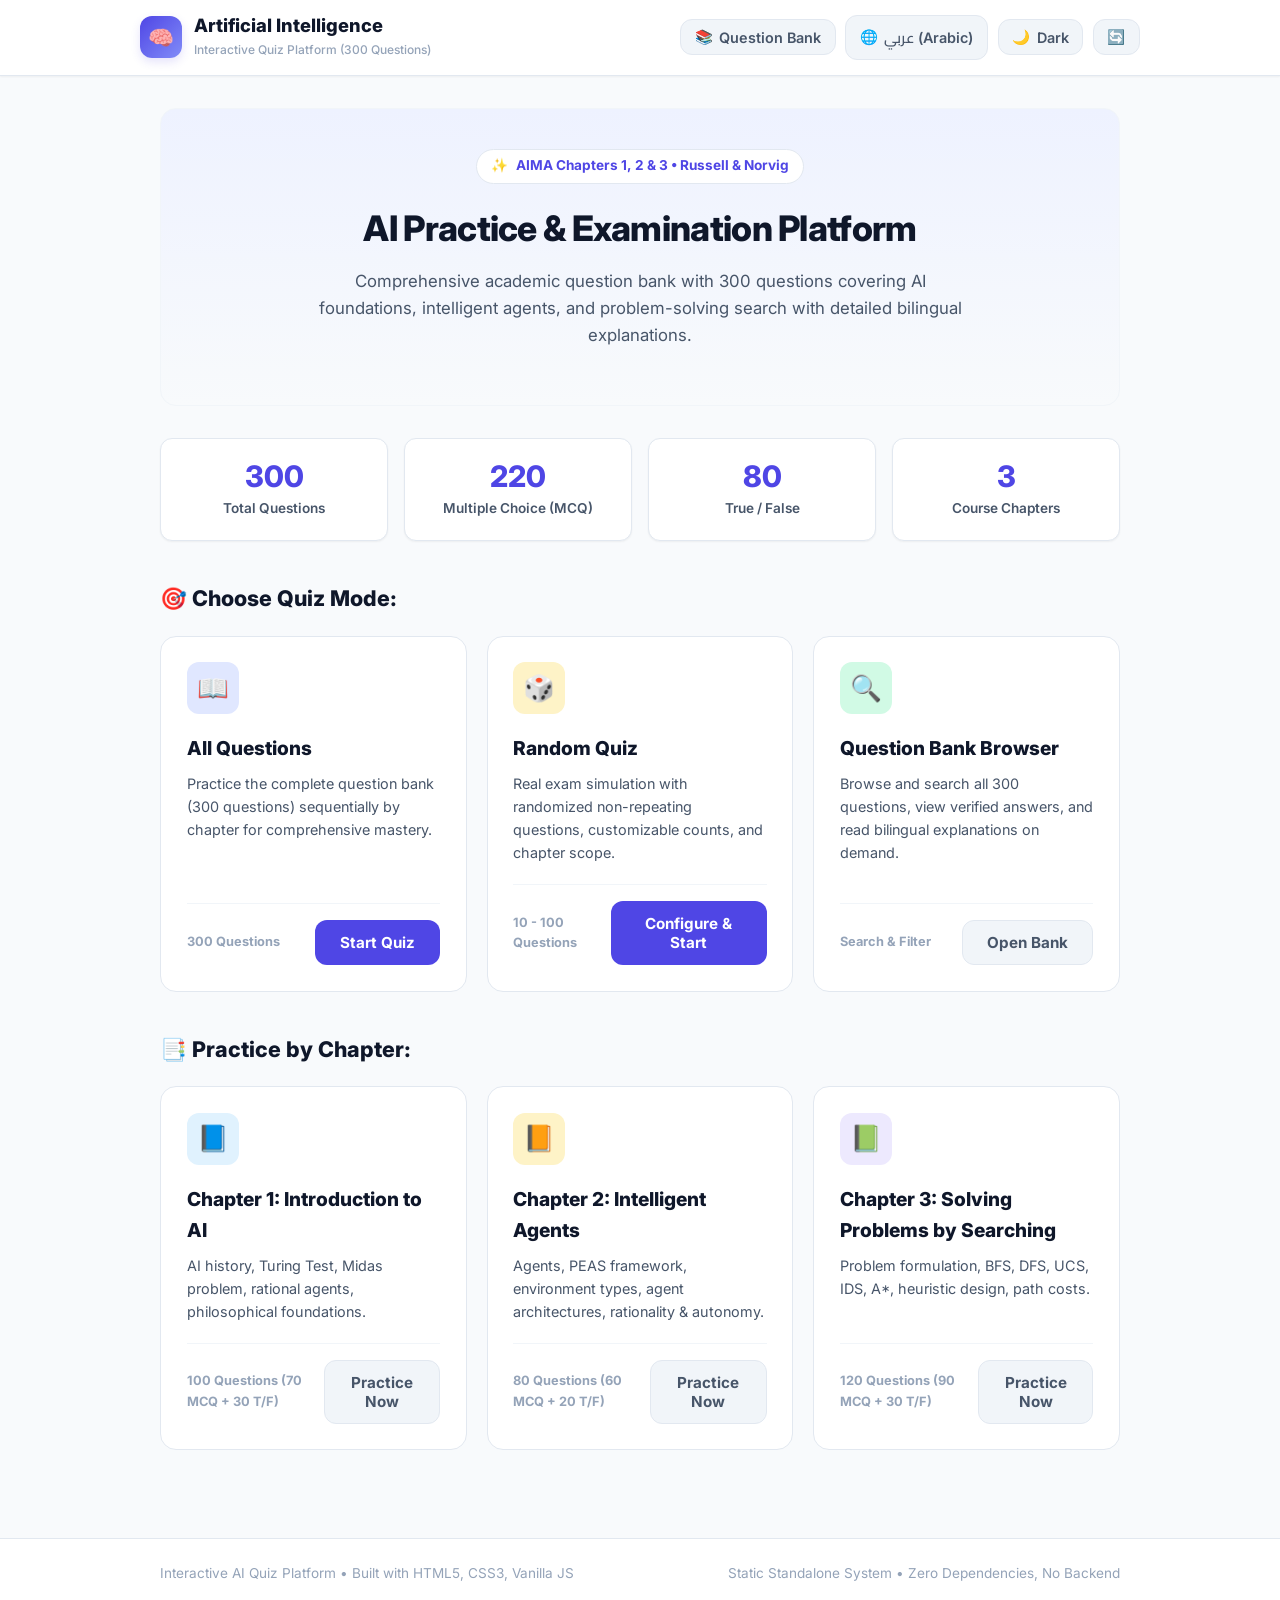
==== index.html @ a8f0b75f "feat: enforce English (en) as primary default language and update language toggle label" ====
<!DOCTYPE html>
<html lang="en" dir="ltr" data-theme="light">
<head>
  <meta charset="UTF-8">
  <meta name="viewport" content="width=device-width, initial-scale=1.0">
  <meta name="description" content="Interactive AI Quiz Platform - Comprehensive 300 Questions based on AIMA (Chapters 1, 2, 3)">
  <title>Interactive AI Quiz Platform | منصة اختبارات الذكاء الاصطناعي</title>
  <link rel="stylesheet" href="style.css">
</head>
<body>

  <!-- App Header -->
  <header class="app-header">
    <div class="container header-inner">
      <div class="brand" id="brand-logo">
        <div class="brand-icon">🧠</div>
        <div class="brand-text">
          <h1 id="app-title" data-i18n="app_title">Artificial Intelligence</h1>
          <span id="app-subtitle" data-i18n="app_subtitle">Interactive Quiz Platform (300 Questions)</span>
        </div>
      </div>
      
      <div class="header-actions">
        <!-- Question Bank Browser Button -->
        <button class="icon-btn" id="btn-open-bank" title="Question Bank / تصفح بنك الأسئلة">
          <span>📚</span>
          <span class="btn-text" data-i18n="btn_bank_nav">Question Bank</span>
        </button>

        <!-- Language Toggle -->
        <button class="icon-btn" id="btn-lang-toggle" title="Switch Language / تغيير اللغة">
          <span>🌐</span>
          <span id="lang-label">عربي (Arabic)</span>
        </button>

        <!-- Theme Toggle -->
        <button class="icon-btn" id="btn-theme-toggle" title="Toggle Theme / تغيير المظهر">
          <span id="theme-icon">🌙</span>
          <span id="theme-label" data-i18n="theme_dark">Dark</span>
        </button>

        <!-- Reset Button -->
        <button class="icon-btn" id="btn-reset-storage" title="Reset Progress / إعادة ضبط التقدم">
          <span>🔄</span>
        </button>
      </div>
    </div>
  </header>

  <!-- Main Container -->
  <main class="main-content">
    <div class="container">

      <!-- ===================================================================
           VIEW 1: HOME VIEW / MODE SELECTION
           =================================================================== -->
      <section id="view-home" class="view-section active">
        <!-- Hero Banner -->
        <div class="hero-banner">
          <div class="hero-badge">
            <span>✨</span>
            <span>AIMA Chapters 1, 2 & 3 • Russell & Norvig</span>
          </div>
          <h2 class="hero-title" id="home-title" data-i18n="home_title">AI Practice &amp; Examination Platform</h2>
          <p class="hero-subtitle" id="home-desc" data-i18n="home_desc">
            Comprehensive academic question bank with 300 questions covering AI foundations, intelligent agents, and problem-solving search with detailed bilingual explanations.
          </p>
        </div>

        <!-- Quick Stats -->
        <div class="stats-grid">
          <div class="stat-card">
            <div class="stat-value">300</div>
            <div class="stat-label" data-i18n="stat_total">Total Questions</div>
          </div>
          <div class="stat-card">
            <div class="stat-value">220</div>
            <div class="stat-label" data-i18n="stat_mcq">Multiple Choice (MCQ)</div>
          </div>
          <div class="stat-card">
            <div class="stat-value">80</div>
            <div class="stat-label" data-i18n="stat_tf">True / False</div>
          </div>
          <div class="stat-card">
            <div class="stat-value">3</div>
            <div class="stat-label" data-i18n="stat_chapters">Course Chapters</div>
          </div>
        </div>

        <!-- Modes Grid -->
        <h3 class="modes-title" data-i18n="modes_title">🎯 Choose Quiz Mode:</h3>
        <div class="modes-grid">
          <!-- All Questions -->
          <div class="mode-card all" id="card-mode-all">
            <div class="mode-icon">📖</div>
            <h4 class="mode-title" data-i18n="mode_all_title">All Questions</h4>
            <p class="mode-desc" data-i18n="mode_all_desc">
              Practice the complete question bank (300 questions) sequentially by chapter for comprehensive mastery.
            </p>
            <div class="mode-footer">
              <span class="mode-badge" data-i18n="badge_300_qs">300 Questions</span>
              <button class="btn btn-primary" data-i18n="btn_start">Start Quiz</button>
            </div>
          </div>

          <!-- Random Quiz -->
          <div class="mode-card random" id="card-mode-random">
            <div class="mode-icon">🎲</div>
            <h4 class="mode-title" data-i18n="mode_random_title">Random Quiz</h4>
            <p class="mode-desc" data-i18n="mode_random_desc">
              Real exam simulation with randomized non-repeating questions, customizable counts, and chapter scope.
            </p>
            <div class="mode-footer">
              <span class="mode-badge" data-i18n="badge_random_qs">10 - 100 Questions</span>
              <button class="btn btn-primary" data-i18n="btn_customize">Configure &amp; Start</button>
            </div>
          </div>

          <!-- Question Browser -->
          <div class="mode-card browser" id="card-mode-browser">
            <div class="mode-icon">🔍</div>
            <h4 class="mode-title" data-i18n="mode_bank_title">Question Bank Browser</h4>
            <p class="mode-desc" data-i18n="mode_bank_desc">
              Browse and search all 300 questions, view verified answers, and read bilingual explanations on demand.
            </p>
            <div class="mode-footer">
              <span class="mode-badge" data-i18n="badge_bank">Search &amp; Filter</span>
              <button class="btn btn-secondary" data-i18n="btn_browse">Open Bank</button>
            </div>
          </div>
        </div>

        <!-- Chapter Practice Section -->
        <h3 class="modes-title" data-i18n="chapters_title">📑 Practice by Chapter:</h3>
        <div class="modes-grid">
          <!-- Chapter 1 -->
          <div class="mode-card" data-chapter="1">
            <div class="mode-icon" style="background:#e0f2fe; color:#0369a1;">📘</div>
            <h4 class="mode-title" data-i18n="chap1_title">Chapter 1: Introduction to AI</h4>
            <p class="mode-desc" data-i18n="chap1_desc">AI history, Turing Test, Midas problem, rational agents, philosophical foundations.</p>
            <div class="mode-footer">
              <span class="mode-badge" data-i18n="chap1_badge">100 Questions (70 MCQ + 30 T/F)</span>
              <button class="btn btn-secondary start-chap-btn" data-chapter="1" data-i18n="btn_practice_now">Practice Now</button>
            </div>
          </div>

          <!-- Chapter 2 -->
          <div class="mode-card" data-chapter="2">
            <div class="mode-icon" style="background:#fef3c7; color:#b45309;">📙</div>
            <h4 class="mode-title" data-i18n="chap2_title">Chapter 2: Intelligent Agents</h4>
            <p class="mode-desc" data-i18n="chap2_desc">Agents, PEAS framework, environment types, agent architectures, rationality &amp; autonomy.</p>
            <div class="mode-footer">
              <span class="mode-badge" data-i18n="chap2_badge">80 Questions (60 MCQ + 20 T/F)</span>
              <button class="btn btn-secondary start-chap-btn" data-chapter="2" data-i18n="btn_practice_now">Practice Now</button>
            </div>
          </div>

          <!-- Chapter 3 -->
          <div class="mode-card" data-chapter="3">
            <div class="mode-icon" style="background:#ede9fe; color:#6d28d9;">📗</div>
            <h4 class="mode-title" data-i18n="chap3_title">Chapter 3: Solving Problems by Searching</h4>
            <p class="mode-desc" data-i18n="chap3_desc">Problem formulation, BFS, DFS, UCS, IDS, A*, heuristic design, path costs.</p>
            <div class="mode-footer">
              <span class="mode-badge" data-i18n="chap3_badge">120 Questions (90 MCQ + 30 T/F)</span>
              <button class="btn btn-secondary start-chap-btn" data-chapter="3" data-i18n="btn_practice_now">Practice Now</button>
            </div>
          </div>
        </div>
      </section>

      <!-- ===================================================================
           VIEW 2: ACTIVE QUIZ VIEW
           =================================================================== -->
      <section id="view-quiz" class="view-section">
        <!-- Top Bar -->
        <div class="quiz-top-bar">
          <div class="quiz-info-row">
            <div class="quiz-badge-group">
              <span class="badge badge-primary" id="quiz-mode-badge" data-i18n="mode_all_badge">All Questions Mode</span>
              <span class="badge badge-chapter" id="quiz-chapter-badge">Chapter 1</span>
            </div>
            <div class="quiz-counter" id="quiz-counter">Question 1 of 20</div>
          </div>
          <!-- Progress bar -->
          <div class="progress-container">
            <div class="progress-bar" id="quiz-progress-bar"></div>
          </div>
        </div>

        <!-- Question Navigator (Quick Navigation Panel) -->
        <div class="navigator-card" id="quiz-navigator-card">
          <div class="navigator-header" id="navigator-header">
            <div class="navigator-title-group">
              <span class="navigator-icon">📑</span>
              <h3 class="navigator-title" data-i18n="nav_panel_title">Question Navigator</h3>
              <span class="navigator-summary" id="navigator-summary">0 / 20 Answered</span>
            </div>
            <button class="nav-toggle-btn" id="btn-toggle-navigator" type="button" aria-expanded="true">
              <span id="nav-toggle-text" data-i18n="nav_toggle_hide">Hide Navigator</span>
              <span id="nav-toggle-icon">▲</span>
            </button>
          </div>

          <div class="navigator-content" id="navigator-content">
            <div class="navigator-legend">
              <span class="legend-item"><span class="legend-dot current"></span><span data-i18n="legend_current">Current</span></span>
              <span class="legend-item"><span class="legend-dot correct"></span><span data-i18n="legend_correct">Correct</span></span>
              <span class="legend-item"><span class="legend-dot wrong"></span><span data-i18n="legend_wrong">Incorrect</span></span>
              <span class="legend-item"><span class="legend-dot selected"></span><span data-i18n="legend_answered">Answered</span></span>
              <span class="legend-item"><span class="legend-dot unvisited"></span><span data-i18n="legend_unanswered">Unanswered</span></span>
            </div>
            <div class="navigator-grid" id="navigator-grid">
              <!-- Dynamically populated buttons -->
            </div>
          </div>
        </div>

        <!-- Question Card -->
        <div class="question-card">
          <div class="question-header">
            <span class="question-number-tag" id="q-id-tag">Q1</span>
            <span class="badge" id="q-type-badge">MCQ</span>
          </div>

          <div class="question-text" id="q-text">
            Question text will appear here...
          </div>

          <!-- Options Container -->
          <div class="options-list" id="q-options-container">
            <!-- Dynamically populated -->
          </div>

          <!-- Feedback Banner (Shown after check answer) -->
          <div class="feedback-banner" id="feedback-banner">
            <div class="feedback-header" id="feedback-header">
              <!-- Result Icon and text -->
            </div>
            <div class="feedback-details" id="feedback-details">
              <!-- Your Answer & Correct Answer -->
            </div>
          </div>

          <!-- Explanation Container (Shown after check answer) -->
          <div class="explanation-box" id="explanation-box">
            <button class="explanation-toggle-btn" id="btn-toggle-exp">
              <span id="exp-toggle-text" data-i18n="show_explanation">💡 Show Explanation</span>
              <span id="exp-toggle-icon">▼</span>
            </button>
            <div class="explanation-content" id="explanation-content">
              <div class="exp-lang-block" id="block-exp-en">
                <div class="exp-lang-header" data-i18n="exp_header_en">🇬🇧 English Explanation:</div>
                <div class="exp-text" id="exp-text-en"></div>
              </div>
              <div class="exp-lang-block" id="block-exp-ar">
                <div class="exp-lang-header" data-i18n="exp_header_ar">🇸🇦 الشرح باللغة العربية:</div>
                <div class="exp-text" id="exp-text-ar"></div>
              </div>
            </div>
          </div>
        </div>

        <!-- Bottom Actions -->
        <div class="quiz-actions">
          <button class="btn btn-secondary" id="btn-prev-q" disabled>
            <span id="btn-prev-icon">◀</span>
            <span data-i18n="btn_prev">Previous</span>
          </button>

          <div class="action-btn-group">
            <button class="btn btn-primary" id="btn-check-ans" disabled>
              <span>✓</span>
              <span data-i18n="btn_check">Check Answer</span>
            </button>
            <button class="btn btn-primary" id="btn-next-q">
              <span data-i18n="btn_next">Next</span>
              <span id="btn-next-icon">▶</span>
            </button>
          </div>

          <button class="btn btn-danger" id="btn-finish-quiz">
            <span data-i18n="btn_finish">Finish Quiz</span>
          </button>
        </div>
      </section>

      <!-- ===================================================================
           VIEW 3: RESULTS VIEW
           =================================================================== -->
      <section id="view-results" class="view-section">
        <div class="results-card">
          <div class="results-badge" id="res-badge-icon">🏆</div>
          <h2 class="results-title" data-i18n="res_title">Quiz Completed!</h2>
          <p class="results-subtitle" id="res-subtitle" data-i18n="res_subtitle">Performance Summary &amp; Final Result</p>

          <div class="score-display-box">
            <div class="score-number" id="res-score-ratio">17 / 20</div>
            <div class="score-percentage" id="res-score-pct">85%</div>
          </div>

          <div>
            <span class="grade-pill" id="res-grade-pill">👍 Very Good</span>
          </div>

          <div class="results-stats-row">
            <div class="r-stat">
              <div class="r-stat-val correct" id="res-stat-correct">17</div>
              <div class="r-stat-lbl" data-i18n="stat_correct">Correct Answers</div>
            </div>
            <div class="r-stat">
              <div class="r-stat-val wrong" id="res-stat-wrong">3</div>
              <div class="r-stat-lbl" data-i18n="stat_wrong">Wrong Answers</div>
            </div>
            <div class="r-stat">
              <div class="r-stat-val total" id="res-stat-total">20</div>
              <div class="r-stat-lbl" data-i18n="stat_total_qs">Total Questions</div>
            </div>
          </div>

          <div class="results-actions">
            <button class="btn btn-primary" id="btn-review-answers">
              <span>📋</span>
              <span data-i18n="btn_review">Review Answers</span>
            </button>
            <button class="btn btn-secondary" id="btn-try-again">
              <span>🔄</span>
              <span data-i18n="btn_retry">Try Again</span>
            </button>
            <button class="btn btn-secondary" id="btn-new-random">
              <span>🎲</span>
              <span data-i18n="btn_new_random">New Random Quiz</span>
            </button>
            <button class="btn btn-secondary" id="btn-return-home">
              <span>🏠</span>
              <span data-i18n="btn_home">Home</span>
            </button>
          </div>
        </div>
      </section>

      <!-- ===================================================================
           VIEW 4: REVIEW VIEW
           =================================================================== -->
      <section id="view-review" class="view-section">
        <div class="review-header-bar">
          <h2 class="review-title" data-i18n="review_title">📋 Review Answers</h2>
          <div class="review-filter-tabs">
            <button class="tab-btn active" data-filter="all" data-i18n="tab_all">All</button>
            <button class="tab-btn" data-filter="correct" data-i18n="tab_correct">Correct ✓</button>
            <button class="tab-btn" data-filter="wrong" data-i18n="tab_wrong">Wrong ✗</button>
          </div>
          <button class="btn btn-secondary" id="btn-review-back">
            <span id="btn-review-back-icon">◀</span>
            <span data-i18n="btn_back_results">Back to Results</span>
          </button>
        </div>

        <div class="review-search-bar">
          <input type="text" class="search-input" id="review-search-input" placeholder="🔍 Search reviewed questions..." data-i18n-placeholder="review_search_placeholder">
        </div>

        <div class="review-cards-list" id="review-cards-container">
          <!-- Dynamically populated review questions -->
        </div>
      </section>

      <!-- ===================================================================
           VIEW 5: QUESTION BANK BROWSER
           =================================================================== -->
      <section id="view-browser" class="view-section">
        <div class="bank-header">
          <div>
            <h2 class="review-title" data-i18n="bank_title">📚 Question Bank Browser (300 Questions)</h2>
            <p id="bank-subtitle" data-i18n="bank_subtitle" style="color:var(--text-secondary); font-size:0.95rem;">Browse and study all 300 questions with verified solutions and explanations</p>
          </div>
          <button class="btn btn-secondary" id="btn-browser-back">
            <span>🏠</span>
            <span data-i18n="btn_home">Home</span>
          </button>
        </div>

        <div class="bank-filters">
          <input type="text" class="search-input" id="bank-search-input" placeholder="🔍 Search any keyword or concept in questions..." data-i18n-placeholder="bank_search_placeholder" style="flex:2; min-width:240px;">
          
          <select class="select-filter" id="bank-chapter-filter" style="flex:1; min-width:180px;">
            <option value="all" data-i18n="bank_filter_all_chaps">All Chapters</option>
            <option value="1" data-i18n="bank_filter_chap1">Chapter 1: Introduction to AI</option>
            <option value="2" data-i18n="bank_filter_chap2">Chapter 2: Intelligent Agents</option>
            <option value="3" data-i18n="bank_filter_chap3">Chapter 3: Solving Problems by Searching</option>
          </select>

          <select class="select-filter" id="bank-type-filter" style="flex:1; min-width:150px;">
            <option value="all" data-i18n="bank_filter_all_types">All Types</option>
            <option value="mcq" data-i18n="bank_filter_mcq">Multiple Choice (MCQ)</option>
            <option value="true_false" data-i18n="bank_filter_tf">True / False</option>
          </select>
        </div>

        <div class="review-cards-list" id="bank-cards-container">
          <!-- Dynamically populated question bank items -->
        </div>
      </section>

    </div>
  </main>

  <!-- =======================================================================
       MODAL: RANDOM QUIZ CONFIGURATION
       ======================================================================= -->
  <div class="config-modal-backdrop" id="random-config-modal">
    <div class="config-modal">
      <div class="modal-header">
        <h3 class="modal-title" data-i18n="modal_title">🎲 Configure Random Quiz</h3>
        <button class="close-btn" id="modal-close-btn">&times;</button>
      </div>

      <div class="form-group">
        <label class="form-label" data-i18n="modal_scope_lbl">Chapter Scope:</label>
        <div class="pill-group" id="modal-scope-pills">
          <button class="pill-btn active" data-scope="all" data-i18n="modal_scope_all">All (300 Q)</button>
          <button class="pill-btn" data-scope="1" data-i18n="modal_scope_1">Chapter 1 (100 Q)</button>
          <button class="pill-btn" data-scope="2" data-i18n="modal_scope_2">Chapter 2 (80 Q)</button>
          <button class="pill-btn" data-scope="3" data-i18n="modal_scope_3">Chapter 3 (120 Q)</button>
        </div>
      </div>

      <div class="form-group">
        <label class="form-label" data-i18n="modal_count_lbl">Number of Questions:</label>
        <div class="pill-group" id="modal-count-pills">
          <button class="pill-btn" data-count="10">10</button>
          <button class="pill-btn active" data-count="20">20</button>
          <button class="pill-btn" data-count="30">30</button>
          <button class="pill-btn" data-count="50">50</button>
          <button class="pill-btn" data-count="100">100</button>
          <button class="pill-btn" data-count="custom" data-i18n="modal_count_custom">Custom</button>
        </div>
        <input type="number" id="custom-count-input" class="custom-input" min="5" max="300" placeholder="Enter a number between 5 and 300" data-i18n-placeholder="modal_count_custom_placeholder" style="display:none;">
      </div>

      <div class="modal-actions">
        <button class="btn btn-secondary" id="modal-cancel-btn" data-i18n="btn_cancel">Cancel</button>
        <button class="btn btn-primary" id="modal-start-btn" data-i18n="btn_modal_start">Start Quiz Now 🚀</button>
      </div>
    </div>
  </div>

  <!-- Footer -->
  <footer class="app-footer">
    <div class="container footer-inner">
      <div data-i18n="footer_line1">Interactive AI Quiz Platform • Built with HTML5, CSS3, Vanilla JS</div>
      <div data-i18n="footer_line2">Static Standalone System • Zero Dependencies, No Backend</div>
    </div>
  </footer>

  <!-- Scripts -->
  <script src="questions.js"></script>
  <script src="script.js"></script>
</body>
</html>
---- style.css ----
/* ==========================================================================
   Interactive Quiz Platform - Stylesheet
   Modern, Responsive, Bilingual (AR/EN), Dark & Light Theme
   ========================================================================== */

@import url('https://fonts.googleapis.com/css2?family=Cairo:wght@400;600;700;800&family=Inter:wght@400;500;600;700;800&display=swap');

:root {
  /* Light Theme */
  --bg-primary: #f8fafc;
  --bg-secondary: #ffffff;
  --bg-tertiary: #f1f5f9;
  --bg-card: #ffffff;
  --bg-card-hover: #f8fafc;
  --border-color: #e2e8f0;
  --border-light: #f1f5f9;
  
  --text-primary: #0f172a;
  --text-secondary: #475569;
  --text-muted: #94a3b8;
  
  --primary: #4f46e5;
  --primary-hover: #4338ca;
  --primary-light: #eef2ff;
  --primary-glow: rgba(79, 70, 229, 0.15);
  
  --success: #10b981;
  --success-bg: #ecfdf5;
  --success-border: #a7f3d0;
  --success-text: #065f46;
  
  --danger: #ef4444;
  --danger-bg: #fef2f2;
  --danger-border: #fecaca;
  --danger-text: #991b1b;
  
  --warning: #f59e0b;
  --warning-bg: #fffbeb;
  --warning-border: #fde68a;
  --warning-text: #92400e;
  
  --info: #0284c7;
  --info-bg: #f0f9ff;
  --info-border: #bae6fd;
  
  --shadow-sm: 0 1px 2px 0 rgba(0, 0, 0, 0.05);
  --shadow-md: 0 4px 6px -1px rgba(0, 0, 0, 0.08), 0 2px 4px -2px rgba(0, 0, 0, 0.05);
  --shadow-lg: 0 10px 15px -3px rgba(0, 0, 0, 0.08), 0 4px 6px -4px rgba(0, 0, 0, 0.04);
  --shadow-xl: 0 20px 25px -5px rgba(0, 0, 0, 0.1), 0 8px 10px -6px rgba(0, 0, 0, 0.04);
  
  --radius-sm: 8px;
  --radius-md: 12px;
  --radius-lg: 16px;
  --radius-full: 9999px;
  
  --font-family: 'Inter', 'Cairo', system-ui, -apple-system, sans-serif;
  --transition: all 0.25s cubic-bezier(0.4, 0, 0.2, 1);
}

[data-theme="dark"] {
  --bg-primary: #0b0f19;
  --bg-secondary: #111827;
  --bg-tertiary: #1f2937;
  --bg-card: #151d2f;
  --bg-card-hover: #1c263c;
  --border-color: #27354f;
  --border-light: #1e293b;
  
  --text-primary: #f8fafc;
  --text-secondary: #cbd5e1;
  --text-muted: #64748b;
  
  --primary: #6366f1;
  --primary-hover: #4f46e5;
  --primary-light: rgba(99, 102, 241, 0.15);
  --primary-glow: rgba(99, 102, 241, 0.3);
  
  --success: #10b981;
  --success-bg: rgba(16, 185, 129, 0.15);
  --success-border: rgba(16, 185, 129, 0.3);
  --success-text: #34d399;
  
  --danger: #f87171;
  --danger-bg: rgba(239, 68, 68, 0.15);
  --danger-border: rgba(239, 68, 68, 0.3);
  --danger-text: #fca5a5;
  
  --warning: #fbbf24;
  --warning-bg: rgba(245, 158, 11, 0.15);
  --warning-border: rgba(245, 158, 11, 0.3);
  --warning-text: #fcd34d;
  
  --info: #38bdf8;
  --info-bg: rgba(2, 132, 199, 0.15);
  --info-border: rgba(2, 132, 199, 0.3);
  
  --shadow-sm: 0 1px 3px 0 rgba(0, 0, 0, 0.3);
  --shadow-md: 0 4px 6px -1px rgba(0, 0, 0, 0.4);
  --shadow-lg: 0 10px 20px -3px rgba(0, 0, 0, 0.5);
  --shadow-xl: 0 20px 25px -5px rgba(0, 0, 0, 0.6);
}

/* ==========================================================================
   Reset & Base Styles
   ========================================================================== */

* {
  box-sizing: border-box;
  margin: 0;
  padding: 0;
  font-family: inherit;
  -webkit-font-smoothing: antialiased;
}

body {
  font-family: var(--font-family);
  background-color: var(--bg-primary);
  color: var(--text-primary);
  min-height: 100vh;
  display: flex;
  flex-direction: column;
  line-height: 1.6;
  transition: background-color 0.3s ease, color 0.3s ease;
}

[dir="rtl"] {
  font-family: 'Cairo', 'Inter', system-ui, sans-serif;
  direction: rtl;
  text-align: right;
}

[dir="ltr"] {
  font-family: 'Inter', 'Cairo', system-ui, sans-serif;
  direction: ltr;
  text-align: left;
}

/* Container */
.container {
  width: 100%;
  max-width: 1000px;
  margin: 0 auto;
  padding: 0 1.25rem;
}

/* ==========================================================================
   Header & Navbar
   ========================================================================== */

.app-header {
  background: var(--bg-secondary);
  border-bottom: 1px solid var(--border-color);
  position: sticky;
  top: 0;
  z-index: 100;
  backdrop-filter: blur(10px);
  box-shadow: var(--shadow-sm);
  transition: var(--transition);
}

.header-inner {
  display: flex;
  align-items: center;
  justify-content: space-between;
  padding: 0.85rem 0;
}

.brand {
  display: flex;
  align-items: center;
  gap: 0.75rem;
  text-decoration: none;
  cursor: pointer;
}

.brand-icon {
  width: 42px;
  height: 42px;
  border-radius: var(--radius-md);
  background: linear-gradient(135deg, var(--primary), #818cf8);
  display: flex;
  align-items: center;
  justify-content: center;
  color: #ffffff;
  font-size: 1.3rem;
  box-shadow: 0 4px 10px var(--primary-glow);
}

.brand-text h1 {
  font-size: 1.15rem;
  font-weight: 800;
  color: var(--text-primary);
  line-height: 1.2;
}

.brand-text span {
  font-size: 0.75rem;
  color: var(--text-muted);
  font-weight: 500;
}

.header-actions {
  display: flex;
  align-items: center;
  gap: 0.6rem;
}

.icon-btn {
  background: var(--bg-tertiary);
  border: 1px solid var(--border-color);
  color: var(--text-secondary);
  padding: 0.5rem 0.85rem;
  border-radius: var(--radius-md);
  font-size: 0.9rem;
  font-weight: 600;
  cursor: pointer;
  display: inline-flex;
  align-items: center;
  gap: 0.4rem;
  transition: var(--transition);
}

.icon-btn:hover {
  background: var(--primary-light);
  color: var(--primary);
  border-color: var(--primary);
}

/* ==========================================================================
   Main Content Layout
   ========================================================================== */

.main-content {
  flex: 1;
  padding: 2rem 0 3rem;
}

/* Section visibility */
.view-section {
  display: none;
  animation: fadeIn 0.35s ease;
}

.view-section.active {
  display: block;
}

@keyframes fadeIn {
  from { opacity: 0; transform: translateY(8px); }
  to { opacity: 1; transform: translateY(0); }
}

/* ==========================================================================
   Home View / Mode Selector
   ========================================================================== */

.hero-banner {
  text-align: center;
  padding: 2.5rem 1rem 2rem;
  margin-bottom: 2rem;
  background: linear-gradient(180deg, var(--primary-light) 0%, transparent 100%);
  border-radius: var(--radius-lg);
  border: 1px solid var(--border-light);
}

.hero-badge {
  display: inline-flex;
  align-items: center;
  gap: 0.5rem;
  background: var(--bg-secondary);
  border: 1px solid var(--border-color);
  color: var(--primary);
  font-size: 0.85rem;
  font-weight: 700;
  padding: 0.35rem 0.9rem;
  border-radius: var(--radius-full);
  margin-bottom: 1rem;
}

.hero-title {
  font-size: 2.2rem;
  font-weight: 800;
  color: var(--text-primary);
  margin-bottom: 0.75rem;
  letter-spacing: -0.02em;
}

.hero-subtitle {
  font-size: 1.05rem;
  color: var(--text-secondary);
  max-width: 650px;
  margin: 0 auto 1.5rem;
}

.stats-grid {
  display: grid;
  grid-template-columns: repeat(auto-fit, minmax(180px, 1fr));
  gap: 1rem;
  margin-bottom: 2.5rem;
}

.stat-card {
  background: var(--bg-card);
  border: 1px solid var(--border-color);
  padding: 1.25rem;
  border-radius: var(--radius-md);
  text-align: center;
  box-shadow: var(--shadow-sm);
  transition: var(--transition);
}

.stat-card:hover {
  transform: translateY(-2px);
  box-shadow: var(--shadow-md);
  border-color: var(--primary);
}

.stat-value {
  font-size: 1.85rem;
  font-weight: 800;
  color: var(--primary);
  line-height: 1.2;
}

.stat-label {
  font-size: 0.85rem;
  color: var(--text-secondary);
  font-weight: 600;
  margin-top: 0.25rem;
}

/* Modes Grid */
.modes-title {
  font-size: 1.35rem;
  font-weight: 800;
  margin-bottom: 1.25rem;
  display: flex;
  align-items: center;
  gap: 0.5rem;
}

.modes-grid {
  display: grid;
  grid-template-columns: repeat(auto-fit, minmax(280px, 1fr));
  gap: 1.25rem;
  margin-bottom: 2.5rem;
}

.mode-card {
  background: var(--bg-card);
  border: 1.5px solid var(--border-color);
  border-radius: var(--radius-lg);
  padding: 1.6rem;
  cursor: pointer;
  transition: var(--transition);
  position: relative;
  overflow: hidden;
  display: flex;
  flex-direction: column;
}

.mode-card:hover {
  border-color: var(--primary);
  transform: translateY(-4px);
  box-shadow: var(--shadow-lg);
}

.mode-icon {
  width: 52px;
  height: 52px;
  border-radius: var(--radius-md);
  display: flex;
  align-items: center;
  justify-content: center;
  font-size: 1.6rem;
  margin-bottom: 1.2rem;
}

.mode-card.all .mode-icon {
  background: #e0e7ff;
  color: #4338ca;
}

.mode-card.random .mode-icon {
  background: #fef3c7;
  color: #b45309;
}

.mode-card.browser .mode-icon {
  background: #d1fae5;
  color: #047857;
}

.mode-title {
  font-size: 1.2rem;
  font-weight: 800;
  color: var(--text-primary);
  margin-bottom: 0.5rem;
}

.mode-desc {
  font-size: 0.9rem;
  color: var(--text-secondary);
  margin-bottom: 1.25rem;
  flex: 1;
}

.mode-footer {
  display: flex;
  align-items: center;
  justify-content: space-between;
  border-top: 1px solid var(--border-light);
  padding-top: 1rem;
}

.mode-badge {
  font-size: 0.8rem;
  font-weight: 700;
  color: var(--text-muted);
}

/* Modal / Configurations (Random Quiz Setup) */
.config-modal-backdrop {
  position: fixed;
  top: 0;
  left: 0;
  right: 0;
  bottom: 0;
  background: rgba(0, 0, 0, 0.65);
  backdrop-filter: blur(4px);
  display: none;
  align-items: center;
  justify-content: center;
  z-index: 1000;
  padding: 1rem;
}

.config-modal-backdrop.active {
  display: flex;
  animation: fadeIn 0.2s ease;
}

.config-modal {
  background: var(--bg-card);
  border: 1px solid var(--border-color);
  border-radius: var(--radius-lg);
  max-width: 540px;
  width: 100%;
  padding: 2rem;
  box-shadow: var(--shadow-xl);
}

.modal-header {
  display: flex;
  align-items: center;
  justify-content: space-between;
  margin-bottom: 1.5rem;
}

.modal-title {
  font-size: 1.3rem;
  font-weight: 800;
}

.close-btn {
  background: none;
  border: none;
  font-size: 1.5rem;
  color: var(--text-muted);
  cursor: pointer;
  padding: 0.25rem;
  line-height: 1;
}

.close-btn:hover {
  color: var(--text-primary);
}

.form-group {
  margin-bottom: 1.5rem;
}

.form-label {
  display: block;
  font-size: 0.9rem;
  font-weight: 700;
  margin-bottom: 0.6rem;
  color: var(--text-primary);
}

.pill-group {
  display: flex;
  flex-wrap: wrap;
  gap: 0.5rem;
}

.pill-btn {
  background: var(--bg-tertiary);
  border: 1.5px solid var(--border-color);
  padding: 0.5rem 1rem;
  border-radius: var(--radius-full);
  font-size: 0.9rem;
  font-weight: 700;
  color: var(--text-secondary);
  cursor: pointer;
  transition: var(--transition);
}

.pill-btn:hover {
  border-color: var(--primary);
  color: var(--primary);
}

.pill-btn.active {
  background: var(--primary);
  border-color: var(--primary);
  color: #ffffff;
}

.custom-input {
  width: 100%;
  padding: 0.75rem 1rem;
  background: var(--bg-tertiary);
  border: 1.5px solid var(--border-color);
  border-radius: var(--radius-md);
  color: var(--text-primary);
  font-size: 0.95rem;
  outline: none;
  margin-top: 0.5rem;
  transition: var(--transition);
}

.custom-input:focus {
  border-color: var(--primary);
  box-shadow: 0 0 0 3px var(--primary-glow);
}

.modal-actions {
  display: flex;
  justify-content: flex-end;
  gap: 0.75rem;
  margin-top: 2rem;
}

/* ==========================================================================
   Quiz View (Active Exam)
   ========================================================================== */

.quiz-top-bar {
  background: var(--bg-card);
  border: 1px solid var(--border-color);
  border-radius: var(--radius-lg);
  padding: 1.25rem;
  margin-bottom: 1.5rem;
  box-shadow: var(--shadow-sm);
}

.quiz-info-row {
  display: flex;
  align-items: center;
  justify-content: space-between;
  margin-bottom: 0.75rem;
  flex-wrap: wrap;
  gap: 0.5rem;
}

.quiz-badge-group {
  display: flex;
  align-items: center;
  gap: 0.5rem;
}

.badge {
  display: inline-flex;
  align-items: center;
  gap: 0.3rem;
  padding: 0.3rem 0.75rem;
  border-radius: var(--radius-full);
  font-size: 0.8rem;
  font-weight: 700;
  text-transform: uppercase;
  letter-spacing: 0.03em;
}

.badge-primary {
  background: var(--primary-light);
  color: var(--primary);
  border: 1px solid var(--border-color);
}

.badge-chapter {
  background: var(--bg-tertiary);
  color: var(--text-secondary);
  border: 1px solid var(--border-color);
}

.quiz-counter {
  font-size: 1rem;
  font-weight: 800;
  color: var(--text-primary);
}

.progress-container {
  width: 100%;
  height: 10px;
  background: var(--bg-tertiary);
  border-radius: var(--radius-full);
  overflow: hidden;
  position: relative;
}

.progress-bar {
  height: 100%;
  width: 0%;
  background: linear-gradient(90deg, var(--primary), #818cf8);
  border-radius: var(--radius-full);
  transition: width 0.3s ease;
}

/* ==========================================================================
   Question Navigator (Quick Navigation Panel)
   ========================================================================== */

.navigator-card {
  background: var(--bg-card);
  border: 1px solid var(--border-color);
  border-radius: var(--radius-lg);
  padding: 1rem 1.25rem;
  margin-bottom: 1.5rem;
  box-shadow: var(--shadow-sm);
  transition: var(--transition);
}

.navigator-header {
  display: flex;
  align-items: center;
  justify-content: space-between;
  gap: 0.75rem;
  cursor: pointer;
  user-select: none;
}

.navigator-title-group {
  display: flex;
  align-items: center;
  gap: 0.6rem;
  flex-wrap: wrap;
}

.navigator-icon {
  font-size: 1.25rem;
  display: inline-flex;
  align-items: center;
}

.navigator-title {
  font-size: 1rem;
  font-weight: 700;
  color: var(--text-primary);
  margin: 0;
}

.navigator-summary {
  font-size: 0.8rem;
  font-weight: 600;
  padding: 0.2rem 0.65rem;
  background: var(--bg-tertiary);
  color: var(--text-secondary);
  border: 1px solid var(--border-color);
  border-radius: var(--radius-full);
}

.nav-toggle-btn {
  display: inline-flex;
  align-items: center;
  gap: 0.4rem;
  padding: 0.4rem 0.85rem;
  border-radius: var(--radius-full);
  background: var(--bg-tertiary);
  border: 1px solid var(--border-color);
  color: var(--text-secondary);
  font-size: 0.82rem;
  font-weight: 600;
  cursor: pointer;
  transition: var(--transition);
}

.nav-toggle-btn:hover {
  background: var(--primary-light);
  border-color: var(--primary);
  color: var(--primary);
}

.navigator-content {
  margin-top: 1rem;
  padding-top: 0.85rem;
  border-top: 1px solid var(--border-light);
  transition: all 0.25s ease;
}

.navigator-content.hidden {
  display: none;
}

.navigator-legend {
  display: flex;
  align-items: center;
  gap: 1.25rem;
  margin-bottom: 0.75rem;
  flex-wrap: wrap;
  font-size: 0.78rem;
  color: var(--text-secondary);
}

.legend-item {
  display: inline-flex;
  align-items: center;
  gap: 0.35rem;
}

.legend-dot {
  width: 12px;
  height: 12px;
  border-radius: 4px;
  border: 1.5px solid var(--border-color);
}

.legend-dot.current {
  border-color: var(--primary);
  background: var(--primary-light);
  box-shadow: 0 0 0 2px var(--primary-glow);
}

.legend-dot.correct {
  background: var(--success-bg);
  border-color: var(--success);
}

.legend-dot.wrong {
  background: var(--danger-bg);
  border-color: var(--danger);
}

.legend-dot.selected {
  background: #ede9fe;
  border-color: #8b5cf6;
}

.legend-dot.unvisited {
  background: var(--bg-tertiary);
  border-color: var(--border-color);
}

.navigator-grid {
  display: grid;
  grid-template-columns: repeat(auto-fill, minmax(38px, 1fr));
  gap: 0.45rem;
  max-height: 170px;
  overflow-y: auto;
  padding: 0.35rem 0.2rem;
  scroll-behavior: smooth;
}

.navigator-grid::-webkit-scrollbar {
  width: 6px;
}

.navigator-grid::-webkit-scrollbar-track {
  background: var(--bg-tertiary);
  border-radius: var(--radius-full);
}

.navigator-grid::-webkit-scrollbar-thumb {
  background: var(--border-color);
  border-radius: var(--radius-full);
}

.navigator-grid::-webkit-scrollbar-thumb:hover {
  background: var(--text-muted);
}

.nav-q-btn {
  aspect-ratio: 1;
  min-height: 38px;
  border-radius: var(--radius-sm);
  border: 1.5px solid var(--border-color);
  background: var(--bg-tertiary);
  color: var(--text-secondary);
  font-size: 0.85rem;
  font-weight: 700;
  cursor: pointer;
  display: flex;
  align-items: center;
  justify-content: center;
  transition: var(--transition);
  user-select: none;
  position: relative;
}

.nav-q-btn:hover {
  border-color: var(--primary);
  background: var(--primary-light);
  color: var(--primary);
  transform: translateY(-1px);
}

.nav-q-btn.current {
  border-color: var(--primary) !important;
  box-shadow: 0 0 0 2px var(--primary), 0 0 0 4px var(--primary-glow);
  font-weight: 900;
  z-index: 2;
  transform: scale(1.05);
}

.nav-q-btn.answered-selected {
  background: #ede9fe;
  border-color: #8b5cf6;
  color: #6d28d9;
}

[data-theme="dark"] .nav-q-btn.answered-selected {
  background: rgba(139, 92, 246, 0.2);
  border-color: #a78bfa;
  color: #ddd6fe;
}

.nav-q-btn.answered-correct {
  background: var(--success-bg) !important;
  border-color: var(--success) !important;
  color: var(--success-text) !important;
}

.nav-q-btn.answered-wrong {
  background: var(--danger-bg) !important;
  border-color: var(--danger) !important;
  color: var(--danger-text) !important;
}

/* Question Card */
.question-card {
  background: var(--bg-card);
  border: 1.5px solid var(--border-color);
  border-radius: var(--radius-lg);
  padding: 2rem;
  margin-bottom: 1.5rem;
  box-shadow: var(--shadow-md);
  position: relative;
}

.question-header {
  display: flex;
  align-items: center;
  justify-content: space-between;
  margin-bottom: 1rem;
  gap: 0.5rem;
}

.question-number-tag {
  font-size: 0.85rem;
  font-weight: 700;
  color: var(--primary);
  background: var(--primary-light);
  padding: 0.25rem 0.65rem;
  border-radius: var(--radius-sm);
}

.question-text {
  font-size: 1.25rem;
  font-weight: 700;
  color: var(--text-primary);
  line-height: 1.6;
  margin-bottom: 1.75rem;
}

/* Options */
.options-list {
  display: flex;
  flex-direction: column;
  gap: 0.85rem;
  margin-bottom: 1.75rem;
}

.option-item {
  display: flex;
  align-items: center;
  gap: 1rem;
  padding: 1rem 1.25rem;
  background: var(--bg-tertiary);
  border: 1.5px solid var(--border-color);
  border-radius: var(--radius-md);
  cursor: pointer;
  transition: var(--transition);
  position: relative;
  user-select: none;
}

.option-item:hover:not(.disabled) {
  border-color: var(--primary);
  background: var(--primary-light);
  transform: translateX(4px);
}

[dir="rtl"] .option-item:hover:not(.disabled) {
  transform: translateX(-4px);
}

.option-item.selected {
  border-color: var(--primary);
  background: var(--primary-light);
  box-shadow: 0 0 0 2px var(--primary-glow);
}

.option-prefix {
  width: 34px;
  height: 34px;
  min-width: 34px;
  border-radius: var(--radius-sm);
  background: var(--bg-card);
  border: 1px solid var(--border-color);
  display: flex;
  align-items: center;
  justify-content: center;
  font-weight: 800;
  font-size: 0.95rem;
  color: var(--text-secondary);
  transition: var(--transition);
}

.option-item.selected .option-prefix {
  background: var(--primary);
  color: #ffffff;
  border-color: var(--primary);
}

.option-label {
  font-size: 1.05rem;
  color: var(--text-primary);
  font-weight: 500;
  flex: 1;
}

/* Correct / Wrong States on Options */
.option-item.correct {
  background: var(--success-bg) !important;
  border-color: var(--success) !important;
}

.option-item.correct .option-prefix {
  background: var(--success) !important;
  color: #ffffff !important;
  border-color: var(--success) !important;
}

.option-item.wrong {
  background: var(--danger-bg) !important;
  border-color: var(--danger) !important;
}

.option-item.wrong .option-prefix {
  background: var(--danger) !important;
  color: #ffffff !important;
  border-color: var(--danger) !important;
}

.option-item.disabled {
  cursor: default;
  pointer-events: none;
}

/* Answer Feedback Banner */
.feedback-banner {
  padding: 1.25rem;
  border-radius: var(--radius-md);
  margin-bottom: 1.5rem;
  display: none;
  animation: fadeIn 0.3s ease;
}

.feedback-banner.show {
  display: block;
}

.feedback-banner.correct {
  background: var(--success-bg);
  border: 1.5px solid var(--success-border);
  color: var(--success-text);
}

.feedback-banner.wrong {
  background: var(--danger-bg);
  border: 1.5px solid var(--danger-border);
  color: var(--danger-text);
}

.feedback-header {
  display: flex;
  align-items: center;
  gap: 0.6rem;
  font-size: 1.15rem;
  font-weight: 800;
  margin-bottom: 0.4rem;
}

.feedback-details {
  font-size: 0.95rem;
  font-weight: 600;
  display: flex;
  flex-direction: column;
  gap: 0.25rem;
}

/* Explanation Box */
.explanation-box {
  background: var(--bg-tertiary);
  border: 1px solid var(--border-color);
  border-radius: var(--radius-md);
  margin-top: 1.25rem;
  overflow: hidden;
  display: none;
}

.explanation-box.show {
  display: block;
  animation: fadeIn 0.3s ease;
}

.explanation-toggle-btn {
  width: 100%;
  background: var(--bg-tertiary);
  border: none;
  padding: 0.85rem 1.25rem;
  font-size: 0.95rem;
  font-weight: 700;
  color: var(--primary);
  display: flex;
  align-items: center;
  justify-content: space-between;
  cursor: pointer;
  border-bottom: 1px solid var(--border-light);
  transition: var(--transition);
}

.explanation-toggle-btn:hover {
  background: var(--primary-light);
}

.explanation-content {
  padding: 1.25rem;
  display: flex;
  flex-direction: column;
  gap: 1.2rem;
}

.exp-lang-block {
  background: var(--bg-card);
  padding: 1rem;
  border-radius: var(--radius-sm);
  border: 1px solid var(--border-color);
}

.exp-lang-header {
  display: flex;
  align-items: center;
  gap: 0.5rem;
  font-size: 0.85rem;
  font-weight: 800;
  color: var(--primary);
  margin-bottom: 0.5rem;
}

.exp-text {
  font-size: 0.95rem;
  color: var(--text-primary);
  line-height: 1.7;
  white-space: pre-line;
}

.exp-text strong {
  color: var(--primary);
  font-weight: 700;
}

/* Navigation & Action Bar */
.quiz-actions {
  display: flex;
  align-items: center;
  justify-content: space-between;
  gap: 0.75rem;
  flex-wrap: wrap;
}

.action-btn-group {
  display: flex;
  align-items: center;
  gap: 0.6rem;
}

.btn {
  display: inline-flex;
  align-items: center;
  justify-content: center;
  gap: 0.5rem;
  padding: 0.75rem 1.5rem;
  border-radius: var(--radius-md);
  font-size: 0.95rem;
  font-weight: 700;
  cursor: pointer;
  border: 1.5px solid transparent;
  transition: var(--transition);
}

.btn-primary {
  background: var(--primary);
  color: #ffffff;
}

.btn-primary:hover {
  background: var(--primary-hover);
  box-shadow: 0 4px 12px var(--primary-glow);
}

.btn-secondary {
  background: var(--bg-tertiary);
  color: var(--text-secondary);
  border-color: var(--border-color);
}

.btn-secondary:hover {
  background: var(--border-color);
  color: var(--text-primary);
}

.btn-success {
  background: var(--success);
  color: #ffffff;
}

.btn-success:hover {
  opacity: 0.95;
}

.btn-danger {
  background: var(--danger);
  color: #ffffff;
}

.btn:disabled {
  opacity: 0.45;
  cursor: not-allowed;
  pointer-events: none;
}

/* ==========================================================================
   Results View
   ========================================================================== */

.results-card {
  background: var(--bg-card);
  border: 1.5px solid var(--border-color);
  border-radius: var(--radius-lg);
  padding: 2.5rem 1.5rem;
  text-align: center;
  margin-bottom: 2rem;
  box-shadow: var(--shadow-lg);
}

.results-badge {
  font-size: 3.5rem;
  margin-bottom: 0.75rem;
  line-height: 1;
}

.results-title {
  font-size: 2rem;
  font-weight: 800;
  color: var(--text-primary);
  margin-bottom: 0.5rem;
}

.results-subtitle {
  font-size: 1.05rem;
  color: var(--text-secondary);
  margin-bottom: 2rem;
}

.score-display-box {
  display: inline-flex;
  flex-direction: column;
  align-items: center;
  background: var(--bg-tertiary);
  padding: 1.5rem 3rem;
  border-radius: var(--radius-lg);
  border: 1.5px solid var(--border-color);
  margin-bottom: 2rem;
}

.score-number {
  font-size: 3.2rem;
  font-weight: 900;
  color: var(--primary);
  line-height: 1;
}

.score-percentage {
  font-size: 1.3rem;
  font-weight: 800;
  color: var(--text-secondary);
  margin-top: 0.5rem;
}

.grade-pill {
  display: inline-flex;
  align-items: center;
  gap: 0.5rem;
  font-size: 1.1rem;
  font-weight: 800;
  padding: 0.5rem 1.5rem;
  border-radius: var(--radius-full);
  margin-bottom: 2rem;
}

.grade-excellent {
  background: #fef3c7;
  color: #92400e;
  border: 1px solid #fde68a;
}

.grade-verygood {
  background: #ecfdf5;
  color: #065f46;
  border: 1px solid #a7f3d0;
}

.grade-good {
  background: #e0e7ff;
  color: #3730a3;
  border: 1px solid #c7d2fe;
}

.grade-pass {
  background: #f0fdf4;
  color: #166534;
  border: 1px solid #bbf7d0;
}

.grade-needs {
  background: #fef2f2;
  color: #991b1b;
  border: 1px solid #fecaca;
}

.results-stats-row {
  display: grid;
  grid-template-columns: repeat(auto-fit, minmax(140px, 1fr));
  gap: 1rem;
  max-width: 650px;
  margin: 0 auto 2.5rem;
}

.r-stat {
  background: var(--bg-tertiary);
  border: 1px solid var(--border-color);
  padding: 1rem;
  border-radius: var(--radius-md);
}

.r-stat-val {
  font-size: 1.6rem;
  font-weight: 800;
}

.r-stat-val.correct { color: var(--success); }
.r-stat-val.wrong { color: var(--danger); }
.r-stat-val.total { color: var(--primary); }

.r-stat-lbl {
  font-size: 0.8rem;
  font-weight: 700;
  color: var(--text-muted);
  margin-top: 0.2rem;
}

.results-actions {
  display: flex;
  align-items: center;
  justify-content: center;
  gap: 0.85rem;
  flex-wrap: wrap;
}

/* ==========================================================================
   Review View
   ========================================================================== */

.review-header-bar {
  display: flex;
  align-items: center;
  justify-content: space-between;
  margin-bottom: 1.5rem;
  flex-wrap: wrap;
  gap: 1rem;
}

.review-title {
  font-size: 1.6rem;
  font-weight: 800;
}

.review-filter-tabs {
  display: flex;
  gap: 0.4rem;
  background: var(--bg-tertiary);
  padding: 0.35rem;
  border-radius: var(--radius-md);
  border: 1px solid var(--border-color);
}

.tab-btn {
  background: none;
  border: none;
  padding: 0.45rem 0.9rem;
  border-radius: var(--radius-sm);
  font-size: 0.85rem;
  font-weight: 700;
  color: var(--text-secondary);
  cursor: pointer;
  transition: var(--transition);
}

.tab-btn.active {
  background: var(--bg-card);
  color: var(--primary);
  box-shadow: var(--shadow-sm);
}

.review-search-bar {
  margin-bottom: 1.5rem;
}

.search-input {
  width: 100%;
  padding: 0.85rem 1.25rem;
  background: var(--bg-card);
  border: 1.5px solid var(--border-color);
  border-radius: var(--radius-md);
  font-size: 0.95rem;
  color: var(--text-primary);
  outline: none;
  transition: var(--transition);
}

.search-input:focus {
  border-color: var(--primary);
  box-shadow: 0 0 0 3px var(--primary-glow);
}

.review-cards-list {
  display: flex;
  flex-direction: column;
  gap: 1.5rem;
}

.review-item-card {
  background: var(--bg-card);
  border: 1.5px solid var(--border-color);
  border-radius: var(--radius-lg);
  padding: 1.75rem;
  box-shadow: var(--shadow-sm);
  transition: var(--transition);
}

.review-item-card.is-correct {
  border-left: 5px solid var(--success);
}

[dir="rtl"] .review-item-card.is-correct {
  border-left: 1.5px solid var(--border-color);
  border-right: 5px solid var(--success);
}

.review-item-card.is-wrong {
  border-left: 5px solid var(--danger);
}

[dir="rtl"] .review-item-card.is-wrong {
  border-left: 1.5px solid var(--border-color);
  border-right: 5px solid var(--danger);
}

.review-card-top {
  display: flex;
  align-items: center;
  justify-content: space-between;
  margin-bottom: 0.75rem;
}

.review-status-badge {
  font-size: 0.8rem;
  font-weight: 800;
  padding: 0.25rem 0.75rem;
  border-radius: var(--radius-full);
}

.review-status-badge.correct {
  background: var(--success-bg);
  color: var(--success-text);
  border: 1px solid var(--success-border);
}

.review-status-badge.wrong {
  background: var(--danger-bg);
  color: var(--danger-text);
  border: 1px solid var(--danger-border);
}

.review-q-text {
  font-size: 1.15rem;
  font-weight: 700;
  margin-bottom: 1.25rem;
  color: var(--text-primary);
}

.review-answers-box {
  background: var(--bg-tertiary);
  border-radius: var(--radius-md);
  padding: 1rem 1.25rem;
  margin-bottom: 1.25rem;
  display: flex;
  flex-direction: column;
  gap: 0.5rem;
  font-size: 0.95rem;
}

/* ==========================================================================
   Question Bank Browser View
   ========================================================================== */

.bank-header {
  display: flex;
  align-items: center;
  justify-content: space-between;
  margin-bottom: 1.5rem;
  flex-wrap: wrap;
  gap: 1rem;
}

.bank-filters {
  display: flex;
  gap: 0.75rem;
  margin-bottom: 1.5rem;
  flex-wrap: wrap;
}

.select-filter {
  padding: 0.6rem 1rem;
  background: var(--bg-card);
  border: 1.5px solid var(--border-color);
  border-radius: var(--radius-md);
  color: var(--text-primary);
  font-size: 0.9rem;
  font-weight: 600;
  outline: none;
  cursor: pointer;
}

.bank-grid {
  display: flex;
  flex-direction: column;
  gap: 1.2rem;
}

/* ==========================================================================
   Footer
   ========================================================================== */

.app-footer {
  background: var(--bg-secondary);
  border-top: 1px solid var(--border-color);
  padding: 1.5rem 0;
  text-align: center;
  font-size: 0.85rem;
  color: var(--text-muted);
  margin-top: auto;
}

.footer-inner {
  display: flex;
  align-items: center;
  justify-content: space-between;
  flex-wrap: wrap;
  gap: 0.75rem;
}

/* ==========================================================================
   Responsive Adjustments
   ========================================================================== */

@media (max-width: 768px) {
  .hero-title {
    font-size: 1.75rem;
  }
  
  .hero-subtitle {
    font-size: 0.95rem;
  }
  
  .question-card {
    padding: 1.35rem;
  }
  
  .question-text {
    font-size: 1.1rem;
  }
  
  .option-item {
    padding: 0.85rem 1rem;
  }
  
  .score-display-box {
    padding: 1.25rem 2rem;
  }
  
  .score-number {
    font-size: 2.6rem;
  }
  
  .quiz-actions {
    flex-direction: column-reverse;
  }
  
  .quiz-actions .btn,
  .action-btn-group,
  .action-btn-group .btn {
    width: 100%;
  }
}
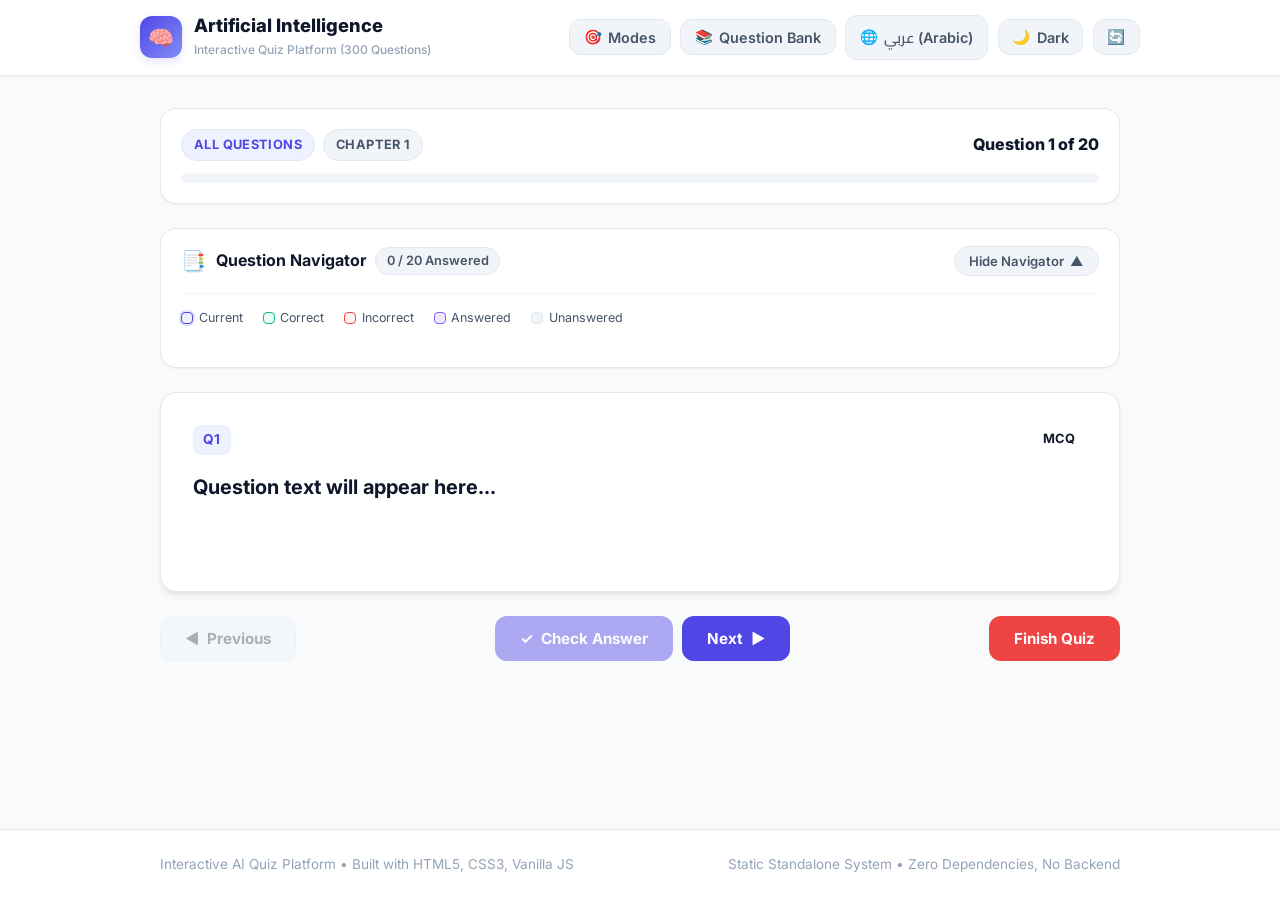
==== commit 223ff7d9: "feat: show Question Navigator by default immediately upon opening website" ====
--- a/index.html
+++ b/index.html
@@ -21,6 +21,12 @@
       </div>
       
       <div class="header-actions">
+        <!-- Modes Button -->
+        <button class="icon-btn" id="btn-home-nav" title="Quiz Modes / أوضاع الاختبار">
+          <span>🎯</span>
+          <span class="btn-text" data-i18n="btn_modes_nav">Modes</span>
+        </button>
+
         <!-- Question Bank Browser Button -->
         <button class="icon-btn" id="btn-open-bank" title="Question Bank / تصفح بنك الأسئلة">
           <span>📚</span>
@@ -54,7 +60,7 @@
       <!-- ===================================================================
            VIEW 1: HOME VIEW / MODE SELECTION
            =================================================================== -->
-      <section id="view-home" class="view-section active">
+      <section id="view-home" class="view-section">
         <!-- Hero Banner -->
         <div class="hero-banner">
           <div class="hero-badge">
@@ -171,7 +177,7 @@
       <!-- ===================================================================
            VIEW 2: ACTIVE QUIZ VIEW
            =================================================================== -->
-      <section id="view-quiz" class="view-section">
+      <section id="view-quiz" class="view-section active">
         <!-- Top Bar -->
         <div class="quiz-top-bar">
           <div class="quiz-info-row">
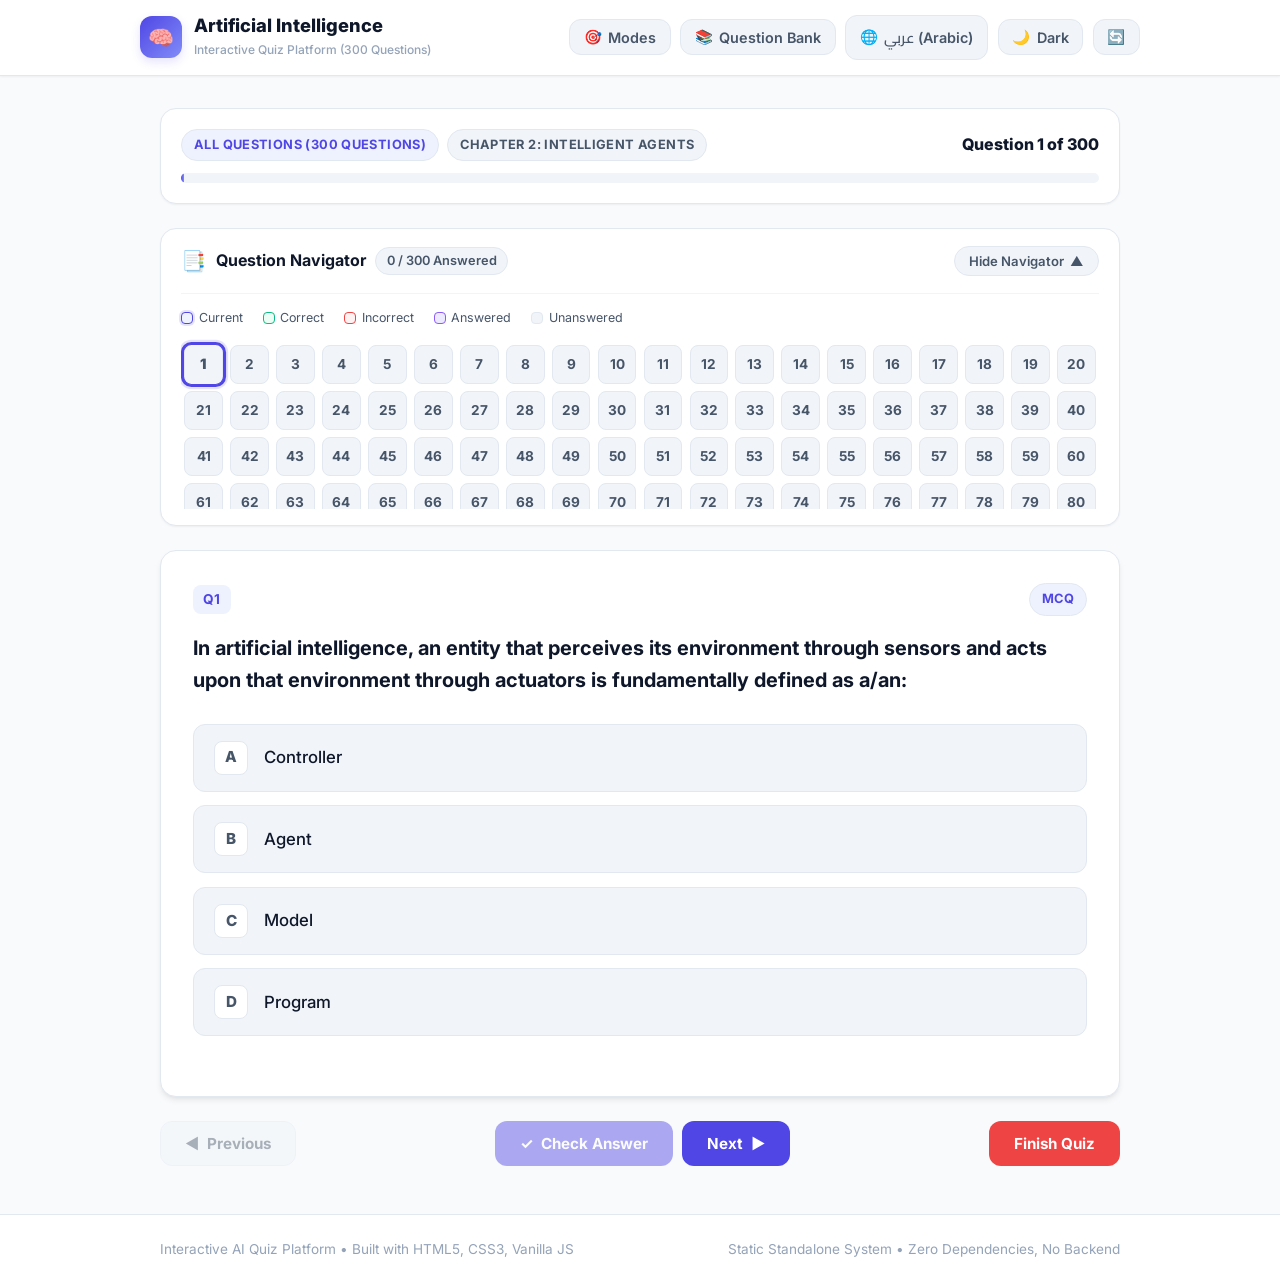
==== commit 09b3f479: "fix: resolve init runtime error by pre-populating quiz state, guarding updateQuizTopBar, and pre-fil" ====
--- a/index.html
+++ b/index.html
@@ -185,11 +185,11 @@
               <span class="badge badge-primary" id="quiz-mode-badge" data-i18n="mode_all_badge">All Questions Mode</span>
               <span class="badge badge-chapter" id="quiz-chapter-badge">Chapter 1</span>
             </div>
-            <div class="quiz-counter" id="quiz-counter">Question 1 of 20</div>
+            <div class="quiz-counter" id="quiz-counter">Question 1 of 300</div>
           </div>
           <!-- Progress bar -->
           <div class="progress-container">
-            <div class="progress-bar" id="quiz-progress-bar"></div>
+            <div class="progress-bar" id="quiz-progress-bar" style="width: 0.33%;"></div>
           </div>
         </div>
 
@@ -199,7 +199,7 @@
             <div class="navigator-title-group">
               <span class="navigator-icon">📑</span>
               <h3 class="navigator-title" data-i18n="nav_panel_title">Question Navigator</h3>
-              <span class="navigator-summary" id="navigator-summary">0 / 20 Answered</span>
+              <span class="navigator-summary" id="navigator-summary">0 / 300 Answered</span>
             </div>
             <button class="nav-toggle-btn" id="btn-toggle-navigator" type="button" aria-expanded="true">
               <span id="nav-toggle-text" data-i18n="nav_toggle_hide">Hide Navigator</span>
@@ -225,16 +225,19 @@
         <div class="question-card">
           <div class="question-header">
             <span class="question-number-tag" id="q-id-tag">Q1</span>
-            <span class="badge" id="q-type-badge">MCQ</span>
+            <span class="badge badge-primary" id="q-type-badge">MCQ</span>
           </div>
 
           <div class="question-text" id="q-text">
-            Question text will appear here...
+            In artificial intelligence, an entity that perceives its environment through sensors and acts upon that environment through actuators is fundamentally defined as a/an:
           </div>
 
           <!-- Options Container -->
           <div class="options-list" id="q-options-container">
-            <!-- Dynamically populated -->
+            <div class="option-item" data-idx="0"><div class="option-prefix">A</div><div class="option-label">Controller</div></div>
+            <div class="option-item" data-idx="1"><div class="option-prefix">B</div><div class="option-label">Agent</div></div>
+            <div class="option-item" data-idx="2"><div class="option-prefix">C</div><div class="option-label">Model</div></div>
+            <div class="option-item" data-idx="3"><div class="option-prefix">D</div><div class="option-label">Program</div></div>
           </div>
 
           <!-- Feedback Banner (Shown after check answer) -->
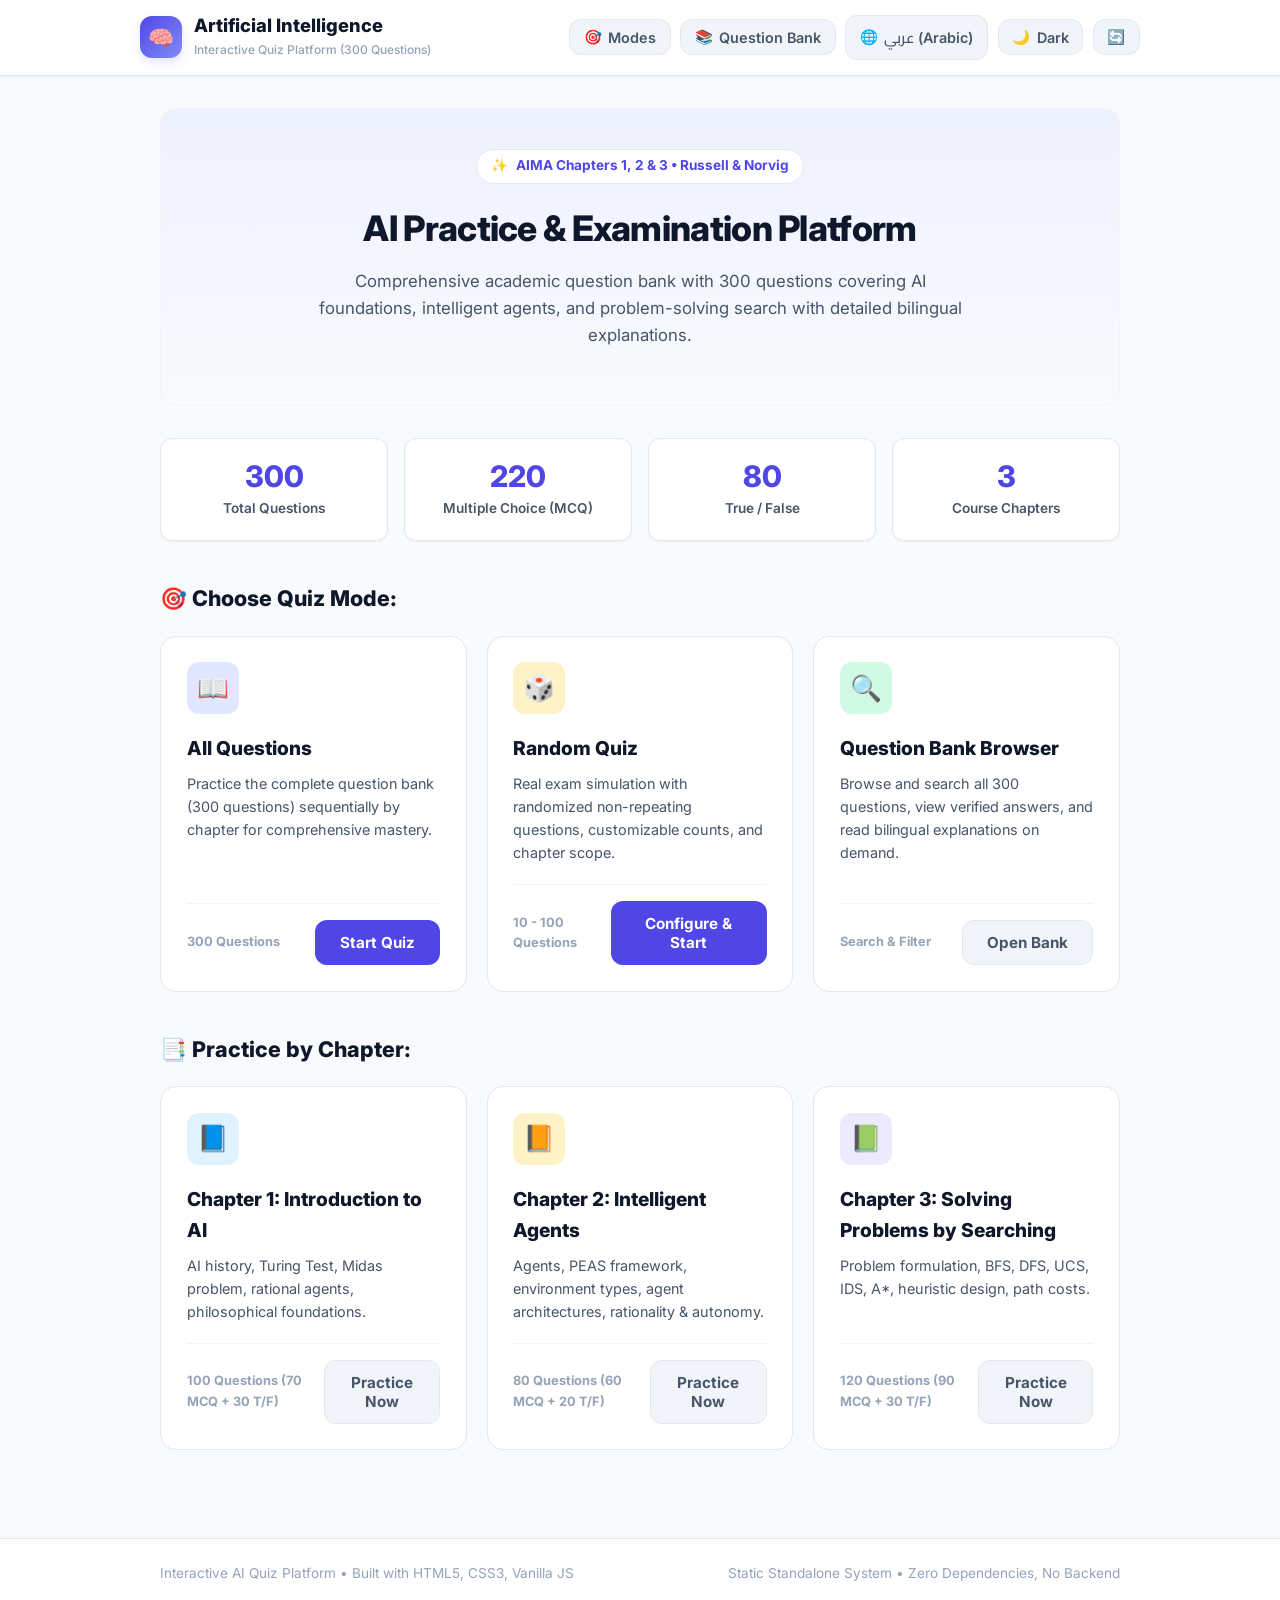
==== commit cb9401d1: "feat: set Home dashboard as default landing view and implement comprehensive mobile responsive desig" ====
--- a/index.html
+++ b/index.html
@@ -60,7 +60,7 @@
       <!-- ===================================================================
            VIEW 1: HOME VIEW / MODE SELECTION
            =================================================================== -->
-      <section id="view-home" class="view-section">
+      <section id="view-home" class="view-section active">
         <!-- Hero Banner -->
         <div class="hero-banner">
           <div class="hero-badge">
@@ -177,7 +177,7 @@
       <!-- ===================================================================
            VIEW 2: ACTIVE QUIZ VIEW
            =================================================================== -->
-      <section id="view-quiz" class="view-section active">
+      <section id="view-quiz" class="view-section">
         <!-- Top Bar -->
         <div class="quiz-top-bar">
           <div class="quiz-info-row">
--- a/style.css
+++ b/style.css
@@ -1492,45 +1492,403 @@
 }
 
 /* ==========================================================================
-   Responsive Adjustments
+   Comprehensive Mobile & Tablet Responsive Design System
    ========================================================================== */
 
+/* Tablet & Smaller Laptops (<= 992px) */
+@media (max-width: 992px) {
+  .container {
+    padding: 0 1rem;
+  }
+  .hero-banner {
+    padding: 2.25rem 1.5rem;
+  }
+  .hero-title {
+    font-size: 2rem;
+  }
+  .stats-grid {
+    grid-template-columns: repeat(2, 1fr);
+    gap: 0.85rem;
+  }
+  .modes-grid,
+  .chapters-grid {
+    grid-template-columns: repeat(auto-fit, minmax(250px, 1fr));
+  }
+}
+
+/* Standard Mobile Devices (<= 768px) */
 @media (max-width: 768px) {
+  /* Layout & Base */
+  .main-content {
+    padding: 1.25rem 0 2rem;
+  }
+  
+  /* Header Navigation */
+  .app-header {
+    padding: 0.5rem 0;
+  }
+  .header-inner {
+    padding: 0.5rem 0.75rem;
+    gap: 0.5rem;
+  }
+  .brand-icon {
+    font-size: 1.5rem;
+  }
+  .brand-text h1 {
+    font-size: 1.05rem;
+  }
+  .brand-text span {
+    display: none; /* Hide subtitle to preserve clean header space */
+  }
+  .header-actions {
+    gap: 0.35rem;
+  }
+  .icon-btn {
+    padding: 0.45rem 0.65rem;
+    font-size: 0.8rem;
+    border-radius: var(--radius-sm);
+  }
+
+  /* Home Landing Banner */
+  .hero-banner {
+    padding: 1.75rem 1rem 1.5rem;
+    margin-bottom: 1.5rem;
+    border-radius: var(--radius-lg);
+  }
+  .hero-badge {
+    font-size: 0.75rem;
+    padding: 0.25rem 0.75rem;
+    margin-bottom: 0.85rem;
+  }
   .hero-title {
-    font-size: 1.75rem;
+    font-size: 1.55rem;
+    line-height: 1.3;
+    margin-bottom: 0.75rem;
+  }
+  .hero-subtitle {
+    font-size: 0.88rem;
+    line-height: 1.5;
+    margin-bottom: 1.25rem;
+  }
+
+  /* Statistics Cards: Clean 2x2 Grid on Mobile */
+  .stats-grid {
+    grid-template-columns: repeat(2, 1fr);
+    gap: 0.65rem;
+    margin-bottom: 2rem;
+  }
+  .stat-card {
+    padding: 1rem 0.65rem;
+  }
+  .stat-value {
+    font-size: 1.6rem;
+  }
+  .stat-label {
+    font-size: 0.78rem;
+  }
+
+  /* Mode and Chapter Cards */
+  .modes-title {
+    font-size: 1.15rem;
+    margin-bottom: 1rem;
+  }
+  .modes-grid,
+  .chapters-grid {
+    grid-template-columns: 1fr;
+    gap: 0.85rem;
+  }
+  .mode-card,
+  .chapter-card {
+    padding: 1.25rem 1rem;
+  }
+
+  /* Question Navigator (Quick Navigation Panel) */
+  .navigator-card {
+    padding: 0.85rem 1rem;
+    margin-bottom: 1.15rem;
+    border-radius: var(--radius-md);
+  }
+  .navigator-header {
+    gap: 0.5rem;
+  }
+  .navigator-title-group {
+    gap: 0.4rem;
+  }
+  .navigator-title {
+    font-size: 0.92rem;
+  }
+  .navigator-summary {
+    font-size: 0.75rem;
+    padding: 0.15rem 0.5rem;
+  }
+  .nav-toggle-btn {
+    padding: 0.35rem 0.65rem;
+    font-size: 0.78rem;
+  }
+  .navigator-legend {
+    gap: 0.65rem;
+    font-size: 0.72rem;
+    margin-bottom: 0.65rem;
+  }
+  .legend-dot {
+    width: 10px;
+    height: 10px;
+  }
+  .navigator-grid {
+    grid-template-columns: repeat(auto-fill, minmax(34px, 1fr));
+    gap: 0.35rem;
+    max-height: 180px;
+    padding: 0.25rem 0;
+  }
+  .nav-q-btn {
+    height: 34px;
+    font-size: 0.78rem;
+    border-radius: 6px;
+  }
+
+  /* Quiz Top Bar & Counter */
+  .quiz-top-bar {
+    margin-bottom: 1rem;
+  }
+  .quiz-info-row {
+    margin-bottom: 0.6rem;
+    gap: 0.4rem;
+  }
+  .quiz-badge-group {
+    gap: 0.35rem;
+  }
+  .badge {
+    font-size: 0.72rem;
+    padding: 0.25rem 0.6rem;
+  }
+  .quiz-counter {
+    font-size: 0.88rem;
+  }
+
+  /* Question Card & Question Text */
+  .question-card {
+    padding: 1.15rem 1rem;
+    border-radius: var(--radius-md);
+    margin-bottom: 1.25rem;
+  }
+  .question-header {
+    margin-bottom: 0.85rem;
+  }
+  .question-number-tag {
+    font-size: 0.85rem;
+    padding: 0.25rem 0.65rem;
+  }
+  .question-text {
+    font-size: 1.05rem;
+    line-height: 1.55;
+    margin-bottom: 1.25rem;
+  }
+
+  /* Multiple Choice & True/False Options */
+  .options-list {
+    gap: 0.65rem;
+    margin-bottom: 1.25rem;
+  }
+  .option-item {
+    padding: 0.75rem 0.85rem;
+    border-radius: var(--radius-md);
+    gap: 0.7rem;
+    min-height: 48px; /* Comfortable touch target */
+  }
+  .option-prefix {
+    width: 28px;
+    height: 28px;
+    font-size: 0.82rem;
+    flex-shrink: 0;
+  }
+  .option-label {
+    font-size: 0.92rem;
+    line-height: 1.45;
+  }
+
+  /* Quiz Action Buttons (Touch Friendly) */
+  .quiz-actions {
+    display: flex;
+    flex-direction: column;
+    gap: 0.65rem;
+  }
+  .action-btn-group {
+    display: flex;
+    width: 100%;
+    gap: 0.65rem;
+  }
+  .action-btn-group .btn {
+    flex: 1;
+    min-height: 46px;
+    font-size: 0.9rem;
+    justify-content: center;
+  }
+  #btn-check-ans {
+    order: -1; /* Check Answer placed prominently at the top */
+    min-height: 48px;
+    font-size: 1rem;
+    font-weight: 700;
+  }
+  #btn-finish-quiz {
+    min-height: 44px;
+    font-size: 0.88rem;
+  }
+
+  /* Feedback & Explanation Box */
+  .feedback-banner {
+    padding: 0.85rem 1rem;
+    margin-bottom: 1rem;
+  }
+  .feedback-header {
+    font-size: 0.95rem;
+  }
+  .feedback-details {
+    font-size: 0.85rem;
+  }
+  .explanation-box {
+    margin-top: 1rem;
+  }
+  .explanation-toggle-btn {
+    padding: 0.75rem 0.85rem;
+    font-size: 0.85rem;
+  }
+  .explanation-content {
+    padding: 0.85rem;
+    gap: 0.75rem;
+  }
+  .exp-lang-block {
+    padding: 0.75rem;
+  }
+  .exp-lang-header {
+    font-size: 0.82rem;
+  }
+  .exp-text {
+    font-size: 0.88rem;
+    line-height: 1.6;
+  }
+
+  /* Results View */
+  .results-card {
+    padding: 1.5rem 1rem;
+  }
+  .results-badge-icon {
+    font-size: 3rem;
+  }
+  .score-number {
+    font-size: 2.5rem;
+  }
+  .results-stats-grid {
+    grid-template-columns: repeat(3, 1fr);
+    gap: 0.5rem;
+  }
+  .res-stat-card {
+    padding: 0.65rem 0.35rem;
+  }
+  .res-stat-value {
+    font-size: 1.35rem;
+  }
+  .res-stat-label {
+    font-size: 0.72rem;
+  }
+  .results-actions {
+    flex-direction: column;
+    gap: 0.65rem;
+  }
+  .results-actions .btn {
+    width: 100%;
+    min-height: 46px;
+  }
+
+  /* Browser & Review View */
+  .browser-header,
+  .review-header {
+    flex-direction: column;
+    align-items: stretch;
+    gap: 0.75rem;
+  }
+  .bank-filters {
+    flex-direction: column;
+    gap: 0.5rem;
+  }
+  .select-filter {
+    width: 100%;
+  }
+
+  /* Modal Dialog */
+  .modal-dialog {
+    width: 95%;
+    padding: 1.25rem 1rem;
+  }
+}
+
+/* Compact Mobile Devices (<= 520px) */
+@media (max-width: 520px) {
+  /* Header: Collapse button text to pure icons for maximum elegance */
+  .icon-btn .btn-text,
+  .icon-btn #lang-label,
+  .icon-btn #theme-label {
+    display: none;
+  }
+  .icon-btn {
+    padding: 0.45rem 0.55rem;
+    min-width: 38px;
+    height: 38px;
+    justify-content: center;
+  }
+  .header-actions {
+    gap: 0.25rem;
   }
   
-  .hero-subtitle {
-    font-size: 0.95rem;
-  }
-  
-  .question-card {
-    padding: 1.35rem;
-  }
-  
+  /* Banner Title */
+  .hero-title {
+    font-size: 1.35rem;
+  }
+
+  /* Navigator Buttons */
+  .navigator-grid {
+    grid-template-columns: repeat(auto-fill, minmax(30px, 1fr));
+    gap: 0.3rem;
+  }
+  .nav-q-btn {
+    height: 30px;
+    font-size: 0.74rem;
+  }
+
+  /* Footer */
+  .footer-inner {
+    flex-direction: column;
+    text-align: center;
+    gap: 0.5rem;
+  }
+}
+
+/* Very Small Mobile Devices (<= 360px) */
+@media (max-width: 360px) {
+  .hero-title {
+    font-size: 1.2rem;
+  }
+  .stats-grid {
+    grid-template-columns: 1fr 1fr;
+    gap: 0.45rem;
+  }
+  .stat-card {
+    padding: 0.75rem 0.35rem;
+  }
+  .stat-value {
+    font-size: 1.3rem;
+  }
+  .stat-label {
+    font-size: 0.7rem;
+  }
+  .navigator-grid {
+    grid-template-columns: repeat(auto-fill, minmax(27px, 1fr));
+    gap: 0.25rem;
+  }
+  .nav-q-btn {
+    height: 27px;
+    font-size: 0.7rem;
+  }
   .question-text {
-    font-size: 1.1rem;
-  }
-  
-  .option-item {
-    padding: 0.85rem 1rem;
-  }
-  
-  .score-display-box {
-    padding: 1.25rem 2rem;
-  }
-  
-  .score-number {
-    font-size: 2.6rem;
-  }
-  
-  .quiz-actions {
-    flex-direction: column-reverse;
-  }
-  
-  .quiz-actions .btn,
-  .action-btn-group,
-  .action-btn-group .btn {
-    width: 100%;
-  }
-}
+    font-size: 0.96rem;
+  }
+}
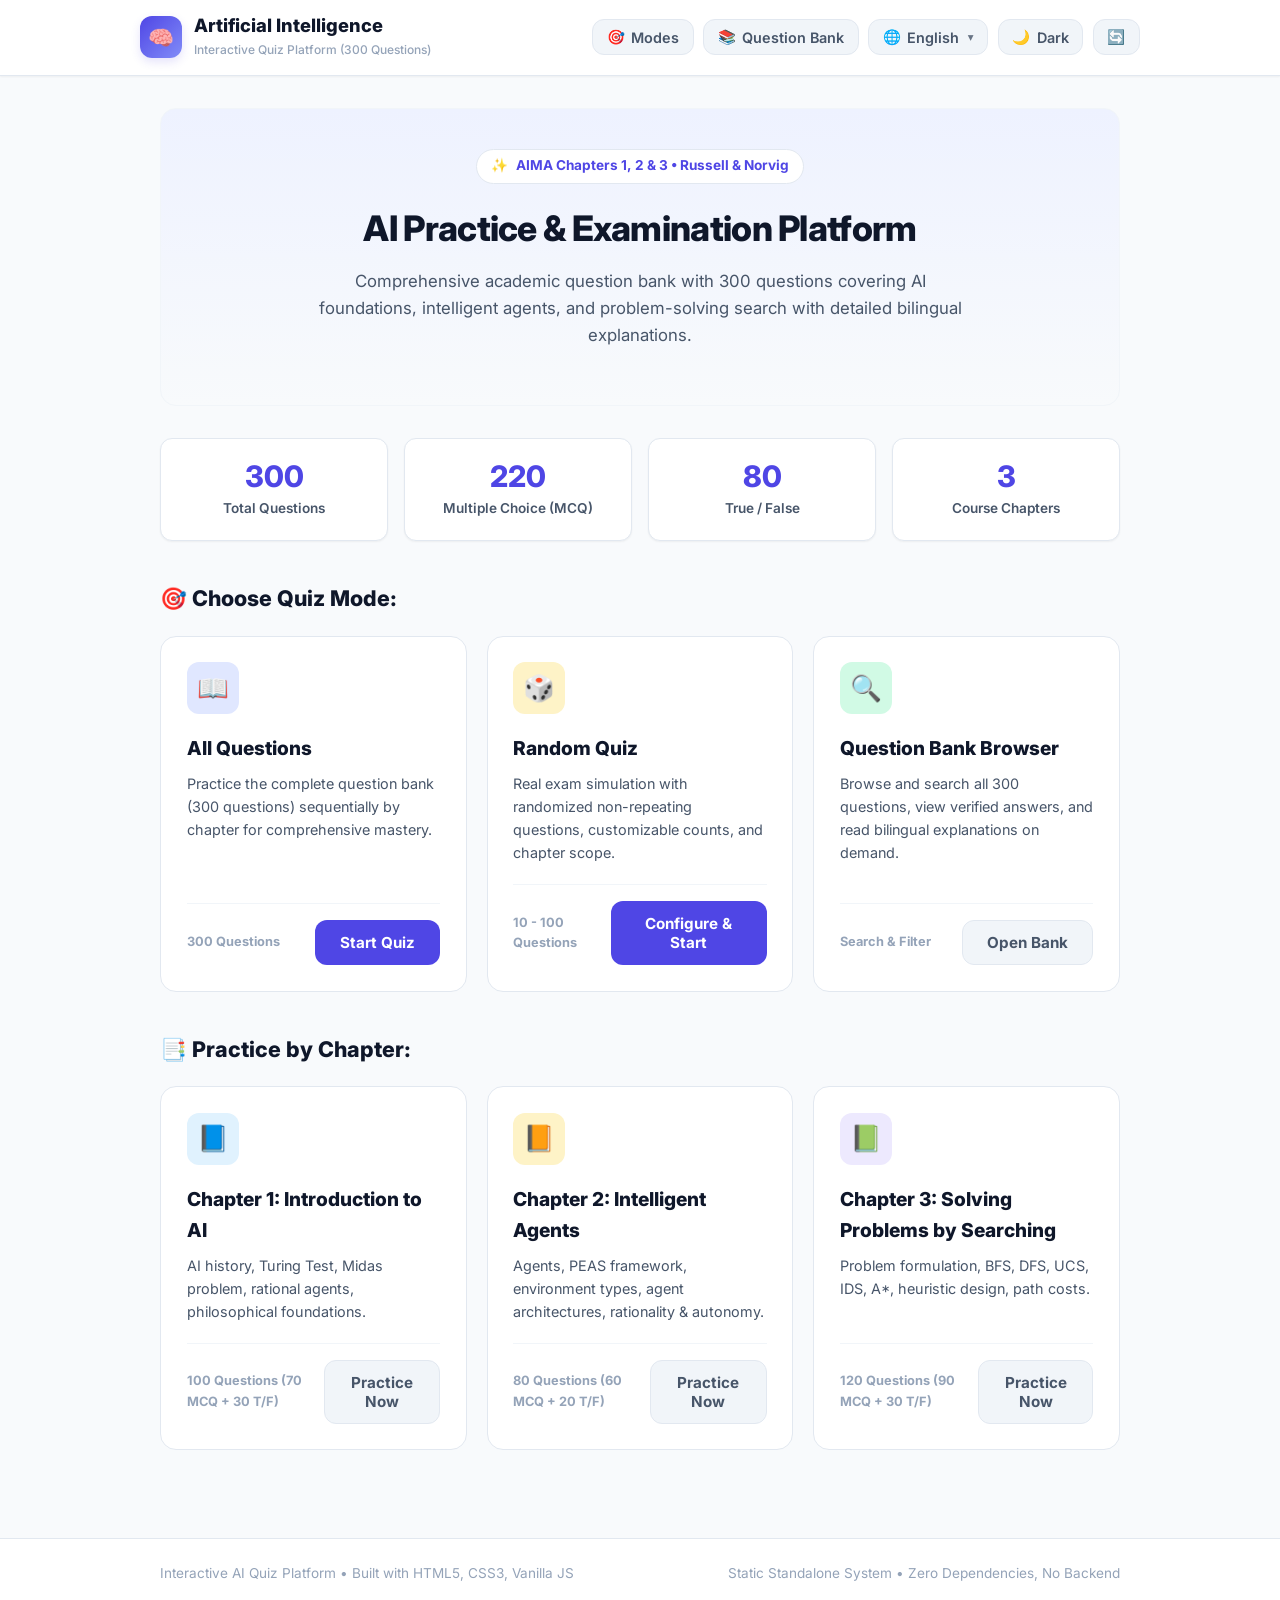
==== commit d0235abd: "feat: add dual-language mode, multi-chapter selection, and question type filter to random quiz" ====
--- a/index.html
+++ b/index.html
@@ -33,11 +33,31 @@
           <span class="btn-text" data-i18n="btn_bank_nav">Question Bank</span>
         </button>
 
-        <!-- Language Toggle -->
-        <button class="icon-btn" id="btn-lang-toggle" title="Switch Language / تغيير اللغة">
-          <span>🌐</span>
-          <span id="lang-label">عربي (Arabic)</span>
-        </button>
+        <!-- Language Selector -->
+        <div class="lang-dropdown-wrapper" id="lang-dropdown-wrapper">
+          <button class="icon-btn" id="btn-lang-toggle" aria-haspopup="true" aria-expanded="false" title="Switch Language / تغيير اللغة">
+            <span class="lang-icon">🌐</span>
+            <span id="lang-label">English</span>
+            <span class="dropdown-caret">▾</span>
+          </button>
+          <div class="lang-dropdown-menu" id="lang-dropdown-menu" role="menu">
+            <button type="button" class="lang-dropdown-item" data-lang="en" role="menuitem">
+              <span class="lang-flag">🇬🇧</span>
+              <span class="lang-item-text">English</span>
+              <span class="lang-item-check">✓</span>
+            </button>
+            <button type="button" class="lang-dropdown-item" data-lang="ar" role="menuitem">
+              <span class="lang-flag">🇸🇦</span>
+              <span class="lang-item-text">العربية</span>
+              <span class="lang-item-check">✓</span>
+            </button>
+            <button type="button" class="lang-dropdown-item" data-lang="both" role="menuitem">
+              <span class="lang-flag">🌐</span>
+              <span class="lang-item-text">كلاهما معاً (Both)</span>
+              <span class="lang-item-check">✓</span>
+            </button>
+          </div>
+        </div>
 
         <!-- Theme Toggle -->
         <button class="icon-btn" id="btn-theme-toggle" title="Toggle Theme / تغيير المظهر">
@@ -277,10 +297,6 @@
           </button>
 
           <div class="action-btn-group">
-            <button class="btn btn-primary" id="btn-check-ans" disabled>
-              <span>✓</span>
-              <span data-i18n="btn_check">Check Answer</span>
-            </button>
             <button class="btn btn-primary" id="btn-next-q">
               <span data-i18n="btn_next">Next</span>
               <span id="btn-next-icon">▶</span>
@@ -423,27 +439,49 @@
         <button class="close-btn" id="modal-close-btn">&times;</button>
       </div>
 
+      <!-- Chapter Scope (Multi-Select) -->
       <div class="form-group">
-        <label class="form-label" data-i18n="modal_scope_lbl">Chapter Scope:</label>
+        <div style="display:flex; justify-content:space-between; align-items:center; margin-bottom:0.5rem; flex-wrap:wrap; gap:0.25rem;">
+          <label class="form-label" style="margin-bottom:0;" data-i18n="modal_scope_lbl">Chapter Scope:</label>
+          <span class="selection-hint" data-i18n="modal_scope_hint">(Multiple selection supported)</span>
+        </div>
         <div class="pill-group" id="modal-scope-pills">
-          <button class="pill-btn active" data-scope="all" data-i18n="modal_scope_all">All (300 Q)</button>
-          <button class="pill-btn" data-scope="1" data-i18n="modal_scope_1">Chapter 1 (100 Q)</button>
-          <button class="pill-btn" data-scope="2" data-i18n="modal_scope_2">Chapter 2 (80 Q)</button>
-          <button class="pill-btn" data-scope="3" data-i18n="modal_scope_3">Chapter 3 (120 Q)</button>
-        </div>
-      </div>
-
+          <button type="button" class="pill-btn active" data-scope="all" data-i18n="modal_scope_all">All Chapters (300 Q)</button>
+          <button type="button" class="pill-btn" data-scope="1" data-i18n="modal_scope_1">Chapter 1 (100 Q)</button>
+          <button type="button" class="pill-btn" data-scope="2" data-i18n="modal_scope_2">Chapter 2 (80 Q)</button>
+          <button type="button" class="pill-btn" data-scope="3" data-i18n="modal_scope_3">Chapter 3 (120 Q)</button>
+        </div>
+      </div>
+
+      <!-- Question Type Filter (MCQ / True-False / All) -->
+      <div class="form-group">
+        <label class="form-label" data-i18n="modal_type_lbl">Question Type:</label>
+        <div class="pill-group" id="modal-type-pills">
+          <button type="button" class="pill-btn active" data-type="all" data-i18n="modal_type_all">All Types (300 Q)</button>
+          <button type="button" class="pill-btn" data-type="mcq" data-i18n="modal_type_mcq">Multiple Choice (MCQ)</button>
+          <button type="button" class="pill-btn" data-type="true_false" data-i18n="modal_type_tf">True / False</button>
+        </div>
+      </div>
+
+      <!-- Live Available Matching Count Banner -->
+      <div class="modal-info-banner" id="modal-available-info">
+        <span class="info-icon">📊</span>
+        <span id="modal-available-text">Available matching questions: 300</span>
+      </div>
+
+      <!-- Number of Questions -->
       <div class="form-group">
         <label class="form-label" data-i18n="modal_count_lbl">Number of Questions:</label>
         <div class="pill-group" id="modal-count-pills">
-          <button class="pill-btn" data-count="10">10</button>
-          <button class="pill-btn active" data-count="20">20</button>
-          <button class="pill-btn" data-count="30">30</button>
-          <button class="pill-btn" data-count="50">50</button>
-          <button class="pill-btn" data-count="100">100</button>
-          <button class="pill-btn" data-count="custom" data-i18n="modal_count_custom">Custom</button>
-        </div>
-        <input type="number" id="custom-count-input" class="custom-input" min="5" max="300" placeholder="Enter a number between 5 and 300" data-i18n-placeholder="modal_count_custom_placeholder" style="display:none;">
+          <button type="button" class="pill-btn" data-count="10">10</button>
+          <button type="button" class="pill-btn active" data-count="20">20</button>
+          <button type="button" class="pill-btn" data-count="30">30</button>
+          <button type="button" class="pill-btn" data-count="50">50</button>
+          <button type="button" class="pill-btn" data-count="100">100</button>
+          <button type="button" class="pill-btn" data-count="all_available" data-i18n="modal_count_all_avail">All in Scope</button>
+          <button type="button" class="pill-btn" data-count="custom" data-i18n="modal_count_custom">Custom</button>
+        </div>
+        <input type="number" id="custom-count-input" class="custom-input" min="5" max="300" placeholder="Enter a number between 5 and 300" data-i18n-placeholder="modal_count_custom_placeholder" style="display:none; margin-top:0.6rem;">
       </div>
 
       <div class="modal-actions">
--- a/style.css
+++ b/style.css
@@ -226,6 +226,90 @@
   border-color: var(--primary);
 }
 
+/* Language Dropdown Selector */
+.lang-dropdown-wrapper {
+  position: relative;
+  display: inline-block;
+}
+
+.dropdown-caret {
+  font-size: 0.72rem;
+  transition: transform 0.2s ease;
+  margin-inline-start: 2px;
+  opacity: 0.8;
+}
+
+.lang-dropdown-wrapper.open .dropdown-caret {
+  transform: rotate(180deg);
+}
+
+.lang-dropdown-menu {
+  position: absolute;
+  top: calc(100% + 8px);
+  right: 0;
+  min-width: 210px;
+  background: var(--bg-card);
+  border: 1px solid var(--border-color);
+  border-radius: var(--radius-md);
+  box-shadow: var(--shadow-xl);
+  padding: 0.4rem;
+  display: none;
+  flex-direction: column;
+  gap: 0.25rem;
+  z-index: 1000;
+  backdrop-filter: blur(12px);
+  animation: fadeIn 0.18s cubic-bezier(0.16, 1, 0.3, 1);
+}
+
+[dir="rtl"] .lang-dropdown-menu {
+  right: auto;
+  left: 0;
+}
+
+.lang-dropdown-menu.show {
+  display: flex;
+}
+
+.lang-dropdown-item {
+  display: flex;
+  align-items: center;
+  gap: 0.65rem;
+  padding: 0.55rem 0.85rem;
+  background: transparent;
+  border: none;
+  border-radius: var(--radius-sm);
+  color: var(--text-primary);
+  font-size: 0.9rem;
+  font-weight: 500;
+  cursor: pointer;
+  transition: var(--transition);
+  text-align: inherit;
+  width: 100%;
+}
+
+.lang-dropdown-item:hover {
+  background: var(--primary-light);
+  color: var(--primary);
+}
+
+.lang-dropdown-item.active {
+  background: var(--primary-light);
+  color: var(--primary);
+  font-weight: 700;
+}
+
+.lang-item-check {
+  margin-inline-start: auto;
+  color: var(--primary);
+  font-weight: 700;
+  font-size: 0.95rem;
+  display: none;
+}
+
+.lang-dropdown-item.active .lang-item-check {
+  display: inline;
+}
+
 /* ==========================================================================
    Main Content Layout
    ========================================================================== */
@@ -515,6 +599,31 @@
   background: var(--primary);
   border-color: var(--primary);
   color: #ffffff;
+}
+
+.selection-hint {
+  font-size: 0.8rem;
+  color: var(--text-muted);
+  font-weight: 500;
+}
+
+.modal-info-banner {
+  display: flex;
+  align-items: center;
+  gap: 0.55rem;
+  padding: 0.65rem 0.95rem;
+  background: var(--primary-light);
+  border: 1px solid var(--primary-glow);
+  border-radius: var(--radius-md);
+  color: var(--primary);
+  font-size: 0.9rem;
+  font-weight: 600;
+  margin-bottom: 1.5rem;
+  transition: var(--transition);
+}
+
+.modal-info-banner .info-icon {
+  font-size: 1.05rem;
 }
 
 .custom-input {
@@ -872,6 +981,59 @@
   margin-bottom: 1.75rem;
 }
 
+/* Bilingual Question Presentation */
+.q-bilingual-wrapper {
+  display: flex;
+  flex-direction: column;
+  gap: 0.85rem;
+}
+
+.q-bilingual-en {
+  font-size: 1.22rem;
+  font-weight: 700;
+  line-height: 1.55;
+  color: var(--text-primary);
+  display: flex;
+  align-items: flex-start;
+  gap: 0.65rem;
+}
+
+.q-bilingual-ar {
+  font-size: 1.18rem;
+  font-weight: 600;
+  line-height: 1.65;
+  color: var(--text-primary);
+  display: flex;
+  align-items: flex-start;
+  gap: 0.65rem;
+  padding-top: 0.85rem;
+  border-top: 1px dashed var(--border-color);
+  font-family: 'Cairo', system-ui, sans-serif;
+}
+
+.q-bilingual-tag {
+  font-size: 0.72rem;
+  font-weight: 800;
+  padding: 0.15rem 0.5rem;
+  border-radius: var(--radius-sm);
+  letter-spacing: 0.5px;
+  flex-shrink: 0;
+  margin-top: 0.25rem;
+  user-select: none;
+}
+
+.q-bilingual-tag.tag-en {
+  background: var(--primary-light);
+  color: var(--primary);
+  border: 1px solid var(--primary);
+}
+
+.q-bilingual-tag.tag-ar {
+  background: var(--success-bg);
+  color: var(--success-text);
+  border: 1px solid var(--success-border);
+}
+
 /* Options */
 .options-list {
   display: flex;
@@ -939,6 +1101,44 @@
   flex: 1;
 }
 
+/* Bilingual Option Layout */
+.option-label-bilingual {
+  display: flex;
+  flex-direction: column;
+  gap: 0.25rem;
+  flex: 1;
+  width: 100%;
+}
+
+.opt-label-en {
+  font-size: 1.05rem;
+  font-weight: 600;
+  color: var(--text-primary);
+  line-height: 1.4;
+}
+
+.opt-label-ar {
+  font-size: 0.98rem;
+  font-weight: 500;
+  color: var(--text-secondary);
+  line-height: 1.45;
+  font-family: 'Cairo', system-ui, sans-serif;
+}
+
+.option-item.selected .opt-label-ar {
+  color: var(--primary);
+}
+
+.option-item.correct .opt-label-en,
+.option-item.correct .opt-label-ar {
+  color: var(--success-text) !important;
+}
+
+.option-item.wrong .opt-label-en,
+.option-item.wrong .opt-label-ar {
+  color: var(--danger-text) !important;
+}
+
 /* Correct / Wrong States on Options */
 .option-item.correct {
   background: var(--success-bg) !important;
@@ -1046,7 +1246,7 @@
 
 .explanation-content {
   padding: 1.25rem;
-  display: flex;
+  display: none;
   flex-direction: column;
   gap: 1.2rem;
 }
@@ -1724,10 +1924,7 @@
     justify-content: center;
   }
   #btn-check-ans {
-    order: -1; /* Check Answer placed prominently at the top */
-    min-height: 48px;
-    font-size: 1rem;
-    font-weight: 700;
+    display: none !important;
   }
   #btn-finish-quiz {
     min-height: 44px;
@@ -1826,7 +2023,8 @@
   /* Header: Collapse button text to pure icons for maximum elegance */
   .icon-btn .btn-text,
   .icon-btn #lang-label,
-  .icon-btn #theme-label {
+  .icon-btn #theme-label,
+  .icon-btn .dropdown-caret {
     display: none;
   }
   .icon-btn {
